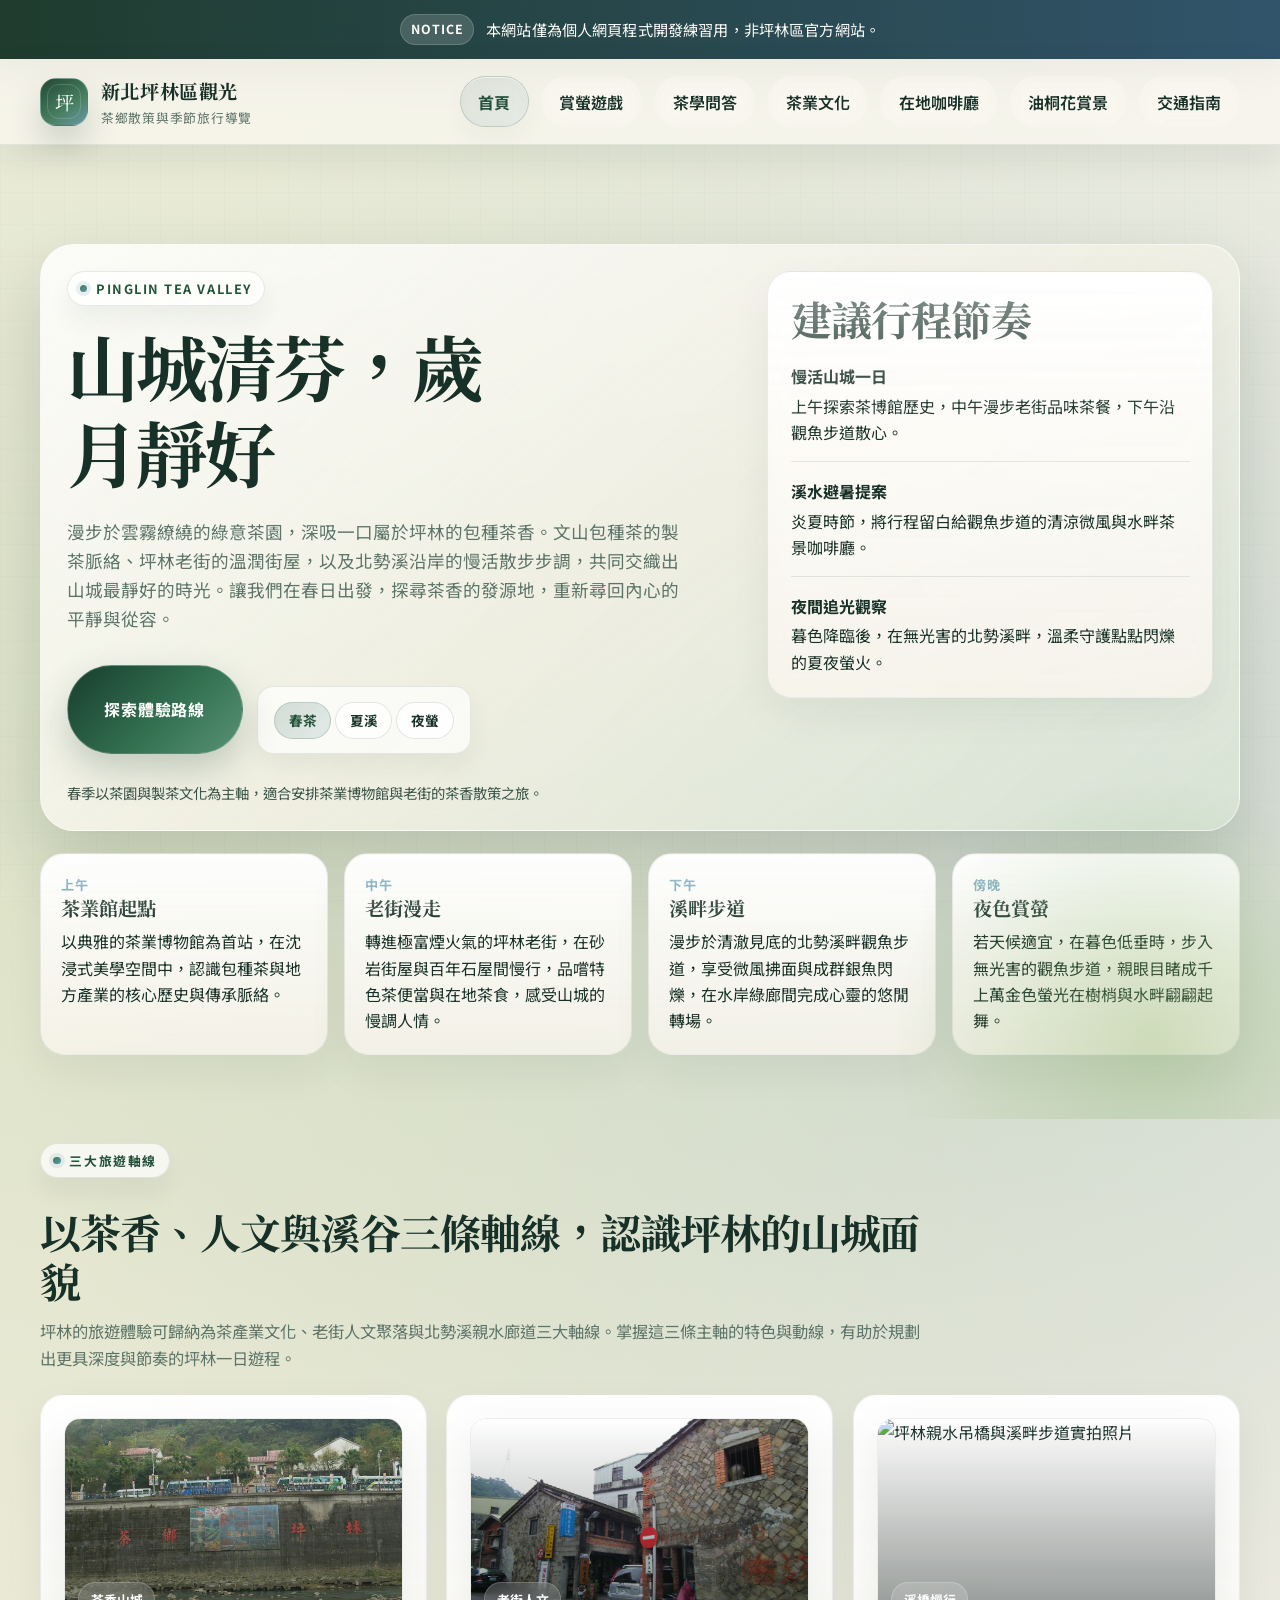
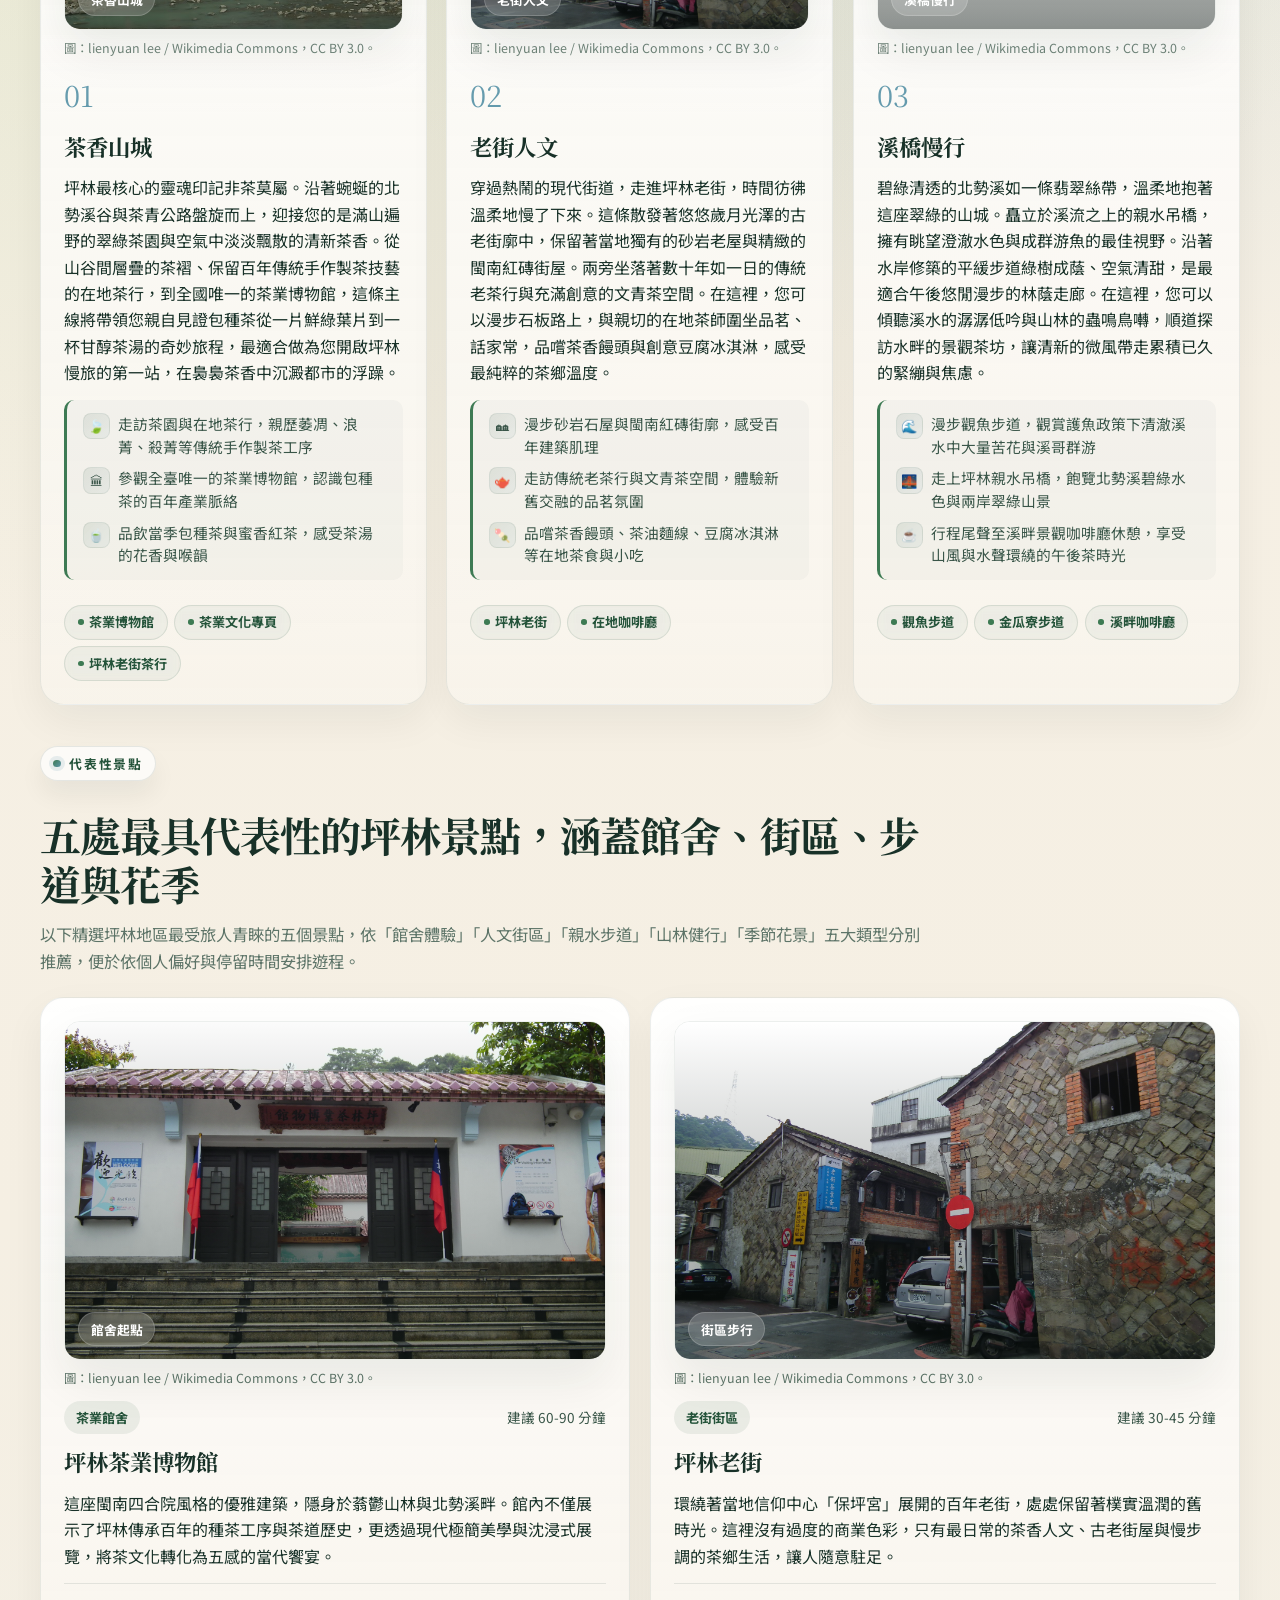
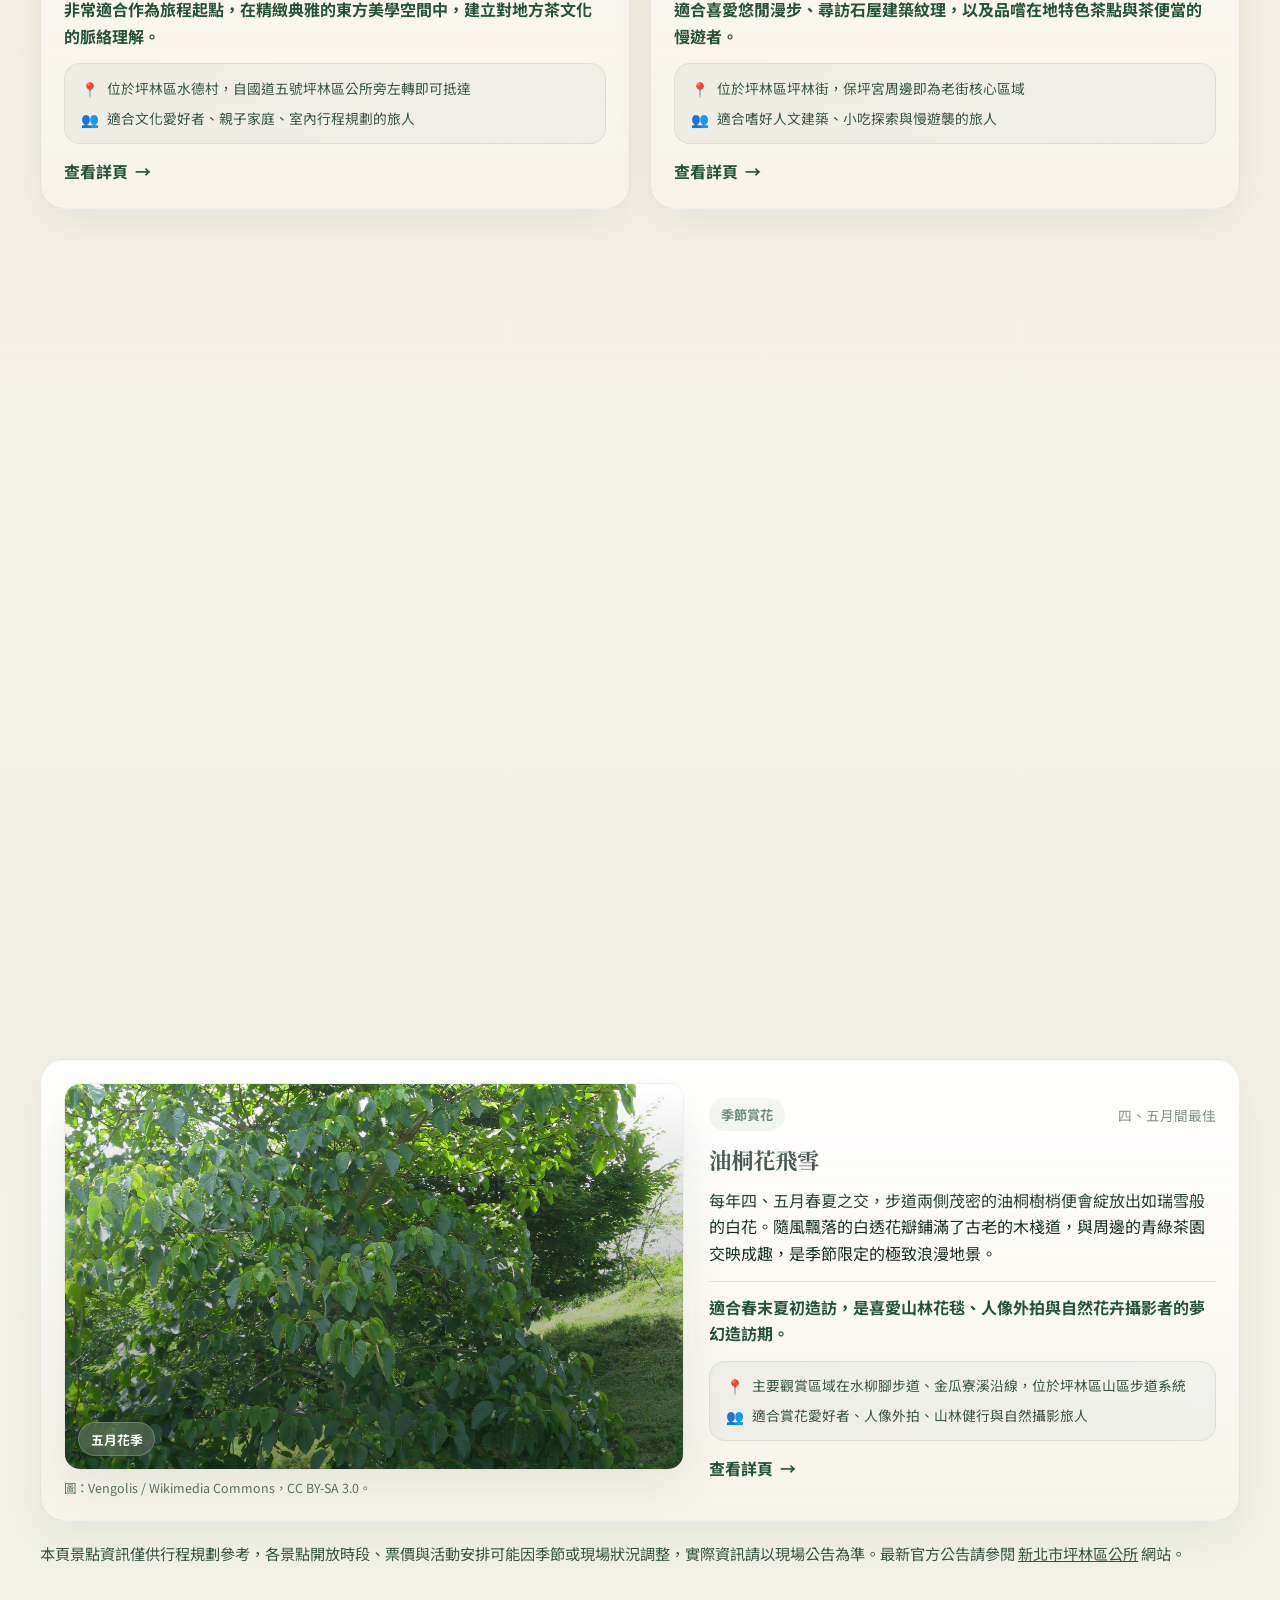
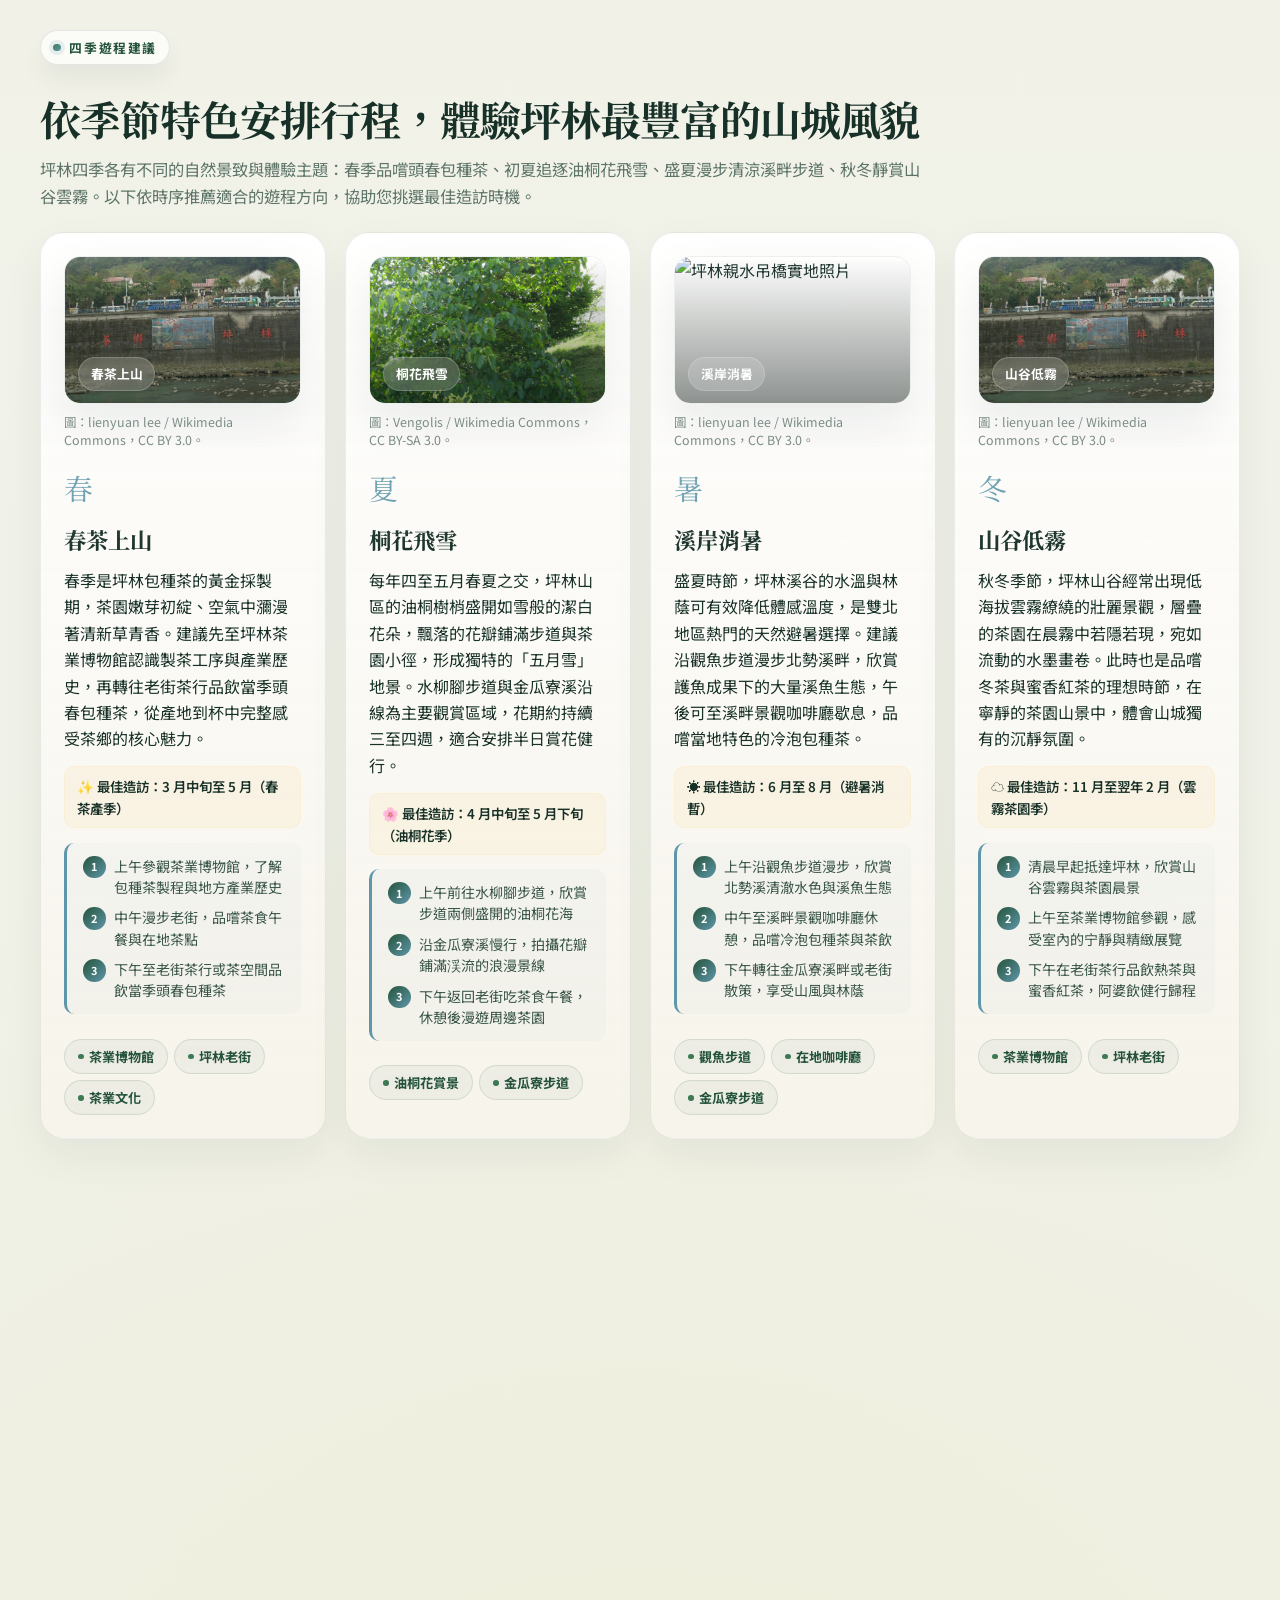
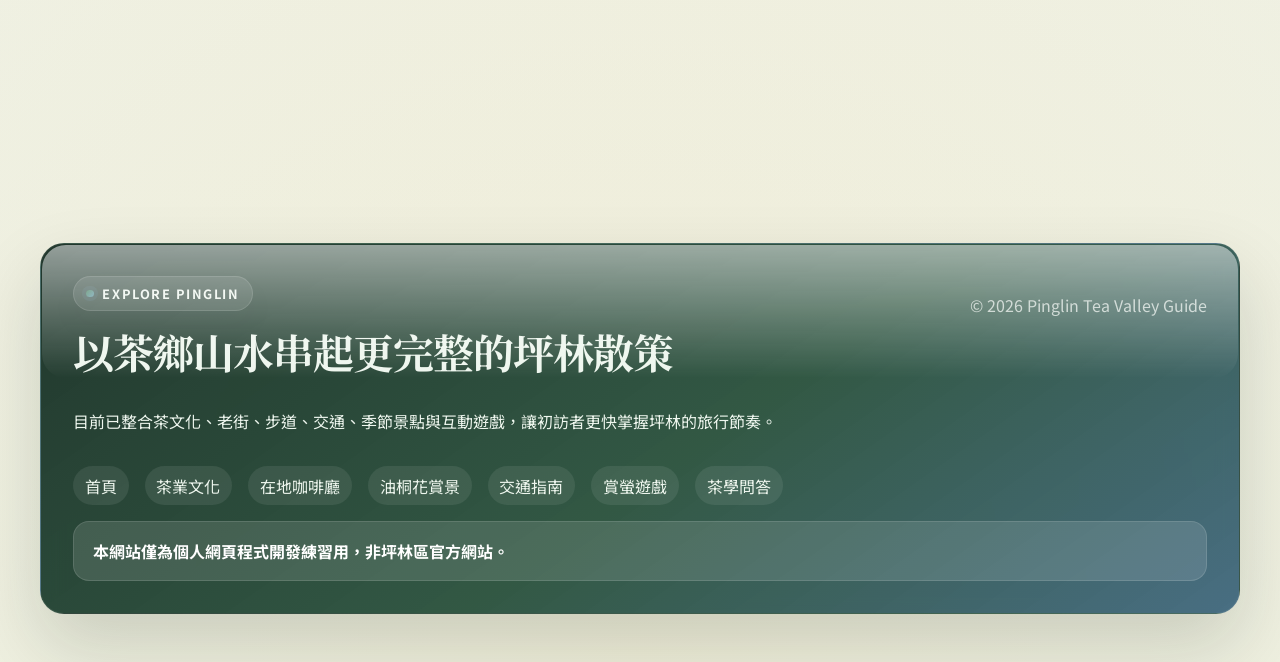
==== index.html @ 8fb2a8fc "Initial commit" ====
<!DOCTYPE html>
<html lang="zh-Hant">
<head>
    <meta charset="UTF-8">
    <meta name="viewport" content="width=device-width, initial-scale=1.0">
    <meta name="description" content="新北坪林觀光導覽，走訪翠綠茶鄉、百年老街、清澈親水溪谷與季節限定夏夜賞螢秘境。">
    <meta name="referrer" content="no-referrer">
    <meta name="theme-color" content="#24533a">
    <title>山水茶鄉 慢活坪林 | 新北坪林區觀光</title>
    <link rel="icon" href="data:image/svg+xml,%3Csvg xmlns='http://www.w3.org/2000/svg' viewBox='0 0 64 64'%3E%3Cdefs%3E%3CradialGradient id='g' cx='50%25' cy='38%25' r='60%25'%3E%3Cstop offset='0%25' stop-color='%23f7d58d'/%3E%3Cstop offset='55%25' stop-color='%2391b86d'/%3E%3Cstop offset='100%25' stop-color='%2324533a'/%3E%3C/radialGradient%3E%3C/defs%3E%3Crect width='64' height='64' rx='18' fill='%23131f19'/%3E%3Ccircle cx='32' cy='28' r='14' fill='url(%23g)'/%3E%3Cpath d='M20 46c8-5 16-5 24 0' stroke='%235f97aa' stroke-width='4' stroke-linecap='round' fill='none'/%3E%3C/svg%3E">
    <link rel="stylesheet" href="./assets/css/style.css?v=2">
    <script defer src="./assets/js/site.js?v=2"></script>
</head>
<body data-page="home">
    <a class="skip-link" href="#main-content">跳到主要內容</a>

    <div class="site-shell">
        <div class="notice-banner" data-disclaimer-banner>
            <div class="notice-banner__inner">
                <span class="notice-banner__pill">Notice</span>
                <span>本網站僅為個人網頁程式開發練習用，非坪林區官方網站。</span>
            </div>
        </div>

        <header class="site-header">
            <div class="container site-header__inner" data-site-header></div>
        </header>

        <main id="main-content">
            <!-- 季節感 Hero Section：由 JS 自動注入微光粒子並在切換時重繪文字與背景 -->
            <section class="hero" data-season="spring">
                <div class="container hero__grid">
                    <div class="hero__content reveal-on-load">
                        <p class="hero__eyebrow">Pinglin Tea Valley</p>
                        <h1 data-season-title>山城清芬，歲月靜好</h1>
                        <p class="hero__lead" data-season-lead>
                            漫步於雲霧繚繞的綠意茶園，深吸一口屬於坪林的包種茶香。文山包種茶的製茶脈絡、坪林老街的溫潤街屋，以及北勢溪沿岸的慢活散步步調，共同交織出山城最靜好的時光。讓我們在春日出發，探尋茶香的發源地，重新尋回內心的平靜與從容。
                        </p>
                        
                        <div class="hero__actions">
                            <a class="button button--primary" href="#highlights">探索體驗路線</a>
                            
                            <div class="season-switch" data-season-switch>
                                <button class="season-chip is-active" type="button" data-season-value="spring" aria-pressed="true">春茶</button>
                                <button class="season-chip" type="button" data-season-value="summer" aria-pressed="false">夏溪</button>
                                <button class="season-chip" type="button" data-season-value="firefly" aria-pressed="false">夜螢</button>
                            </div>
                            <p class="season-switch__note" data-season-note>春季以茶園與製茶文化為主軸，適合安排茶業博物館與老街的茶香散策之旅。</p>
                        </div>
                    </div>

                    <aside class="hero-card reveal-on-load reveal-on-load--delay">
                        <h2>建議行程節奏</h2>
                        <ul class="hero-card__list">
                            <li>
                                <strong>慢活山城一日</strong>
                                <span>上午探索茶博館歷史，中午漫步老街品味茶餐，下午沿觀魚步道散心。</span>
                            </li>
                            <li>
                                <strong>溪水避暑提案</strong>
                                <span>炎夏時節，將行程留白給觀魚步道的清涼微風與水畔茶景咖啡廳。</span>
                            </li>
                            <li>
                                <strong>夜間追光觀察</strong>
                                <span>暮色降臨後，在無光害的北勢溪畔，溫柔守護點點閃爍的夏夜螢火。</span>
                            </li>
                        </ul>
                    </aside>
                </div>

                <div class="container route-grid">
                    <article class="route-step" data-reveal>
                        <p class="route-step__time">上午</p>
                        <h3>茶業館起點</h3>
                        <p>以典雅的茶業博物館為首站，在沈浸式美學空間中，認識包種茶與地方產業的核心歷史與傳承脈絡。</p>
                    </article>

                    <article class="route-step" data-reveal>
                        <p class="route-step__time">中午</p>
                        <h3>老街漫走</h3>
                        <p>轉進極富煙火氣的坪林老街，在砂岩街屋與百年石屋間慢行，品嚐特色茶便當與在地茶食，感受山城的慢調人情。</p>
                    </article>

                    <article class="route-step" data-reveal>
                        <p class="route-step__time">下午</p>
                        <h3>溪畔步道</h3>
                        <p>漫步於清澈見底的北勢溪畔觀魚步道，享受微風拂面與成群銀魚閃爍，在水岸綠廊間完成心靈的悠閒轉場。</p>
                    </article>

                    <article class="route-step" data-reveal>
                        <p class="route-step__time">傍晚</p>
                        <h3>夜色賞螢</h3>
                        <p>若天候適宜，在暮色低垂時，步入無光害的觀魚步道，親眼目睹成千上萬金色螢光在樹梢與水畔翩翩起舞。</p>
                    </article>
                </div>
            </section>

            <!-- 三大旅遊軸線 -->
            <section id="highlights" class="section section--light">
                <div class="container">
                    <div class="section-heading">
                        <p class="section-label">三大旅遊軸線</p>
                        <h2>以茶香、人文與溪谷三條軸線，認識坪林的山城面貌</h2>
                        <p>
                            坪林的旅遊體驗可歸納為茶產業文化、老街人文聚落與北勢溪親水廊道三大軸線。掌握這三條主軸的特色與動線，有助於規劃出更具深度與節奏的坪林一日遊程。
                        </p>
                    </div>

                    <div class="card-grid card-grid--highlights">
                        <article class="feature-card" data-reveal>
                            <figure class="card-photo">
                                <div class="card-photo__media">
                                    <img class="card-photo__image" src="./assets/images/photos/tea_plantation.jpg" alt="坪林茶山山谷實拍照片" loading="lazy">
                                    <span class="card-photo__label">茶香山城</span>
                                </div>
                                <figcaption class="card-photo__caption">圖：lienyuan lee / Wikimedia Commons，CC BY 3.0。</figcaption>
                            </figure>
                            <p class="feature-card__index">01</p>
                            <h3>茶香山城</h3>
                            <p>
                                坪林最核心的靈魂印記非茶莫屬。沿著蜿蜒的北勢溪谷與茶青公路盤旋而上，迎接您的是滿山遍野的翠綠茶園與空氣中淡淡飄散的清新茶香。從山谷間層疊的茶褶、保留百年傳統手作製茶技藝的在地茶行，到全國唯一的茶業博物館，這條主線將帶領您親自見證包種茶從一片鮮綠葉片到一杯甘醇茶湯的奇妙旅程，最適合做為您開啟坪林慢旅的第一站，在裊裊茶香中沉澱都市的浮躁。
                            </p>
                            <ul class="feature-card__highlights">
                                <li><span class="hl-icon">🍃</span>走訪茶園與在地茶行，親歷萎凋、浪菁、殺菁等傳統手作製茶工序</li>
                                <li><span class="hl-icon">🏛</span>參觀全臺唯一的茶業博物館，認識包種茶的百年產業脈絡</li>
                                <li><span class="hl-icon">🍵</span>品飲當季包種茶與蜜香紅茶，感受茶湯的花香與喉韻</li>
                            </ul>
                            <div class="feature-card__pills">
                                <a class="pill-link" href="./tea-museum.html">茶業博物館</a>
                                <a class="pill-link" href="./tea.html">茶業文化專頁</a>
                                <a class="pill-link" href="./old-street.html">坪林老街茶行</a>
                            </div>
                        </article>

                        <article class="feature-card" data-reveal>
                            <figure class="card-photo">
                                <div class="card-photo__media">
                                    <img class="card-photo__image" src="./assets/images/photos/pinglin_old_street.jpg" alt="坪林老街另一個角度的實拍照片" loading="lazy">
                                    <span class="card-photo__label">老街人文</span>
                                </div>
                                <figcaption class="card-photo__caption">圖：lienyuan lee / Wikimedia Commons，CC BY 3.0。</figcaption>
                            </figure>
                            <p class="feature-card__index">02</p>
                            <h3>老街人文</h3>
                            <p>
                                穿過熱鬧的現代街道，走進坪林老街，時間彷彿溫柔地慢了下來。這條散發著悠悠歲月光澤的古老街廓中，保留著當地獨有的砂岩老屋與精緻的閩南紅磚街屋。兩旁坐落著數十年如一日的傳統老茶行與充滿創意的文青茶空間。在這裡，您可以漫步石板路上，與親切的在地茶師圍坐品茗、話家常，品嚐茶香饅頭與創意豆腐冰淇淋，感受最純粹的茶鄉溫度。
                            </p>
                            <ul class="feature-card__highlights">
                                <li><span class="hl-icon">🏘</span>漫步砂岩石屋與閩南紅磚街廓，感受百年建築肌理</li>
                                <li><span class="hl-icon">🫖</span>走訪傳統老茶行與文青茶空間，體驗新舊交融的品茗氛圍</li>
                                <li><span class="hl-icon">🍡</span>品嚐茶香饅頭、茶油麵線、豆腐冰淇淋等在地茶食與小吃</li>
                            </ul>
                            <div class="feature-card__pills">
                                <a class="pill-link" href="./old-street.html">坪林老街</a>
                                <a class="pill-link" href="./cafes.html">在地咖啡廳</a>
                            </div>
                        </article>

                        <article class="feature-card" data-reveal>
                            <figure class="card-photo">
                                <div class="card-photo__media">
                                    <img class="card-photo__image" src="./assets/images/photos/suspension_bridge.jpg" alt="坪林親水吊橋與溪畔步道實拍照片" loading="lazy">
                                    <span class="card-photo__label">溪橋慢行</span>
                                </div>
                                <figcaption class="card-photo__caption">圖：lienyuan lee / Wikimedia Commons，CC BY 3.0。</figcaption>
                            </figure>
                            <p class="feature-card__index">03</p>
                            <h3>溪橋慢行</h3>
                            <p>
                                碧綠清透的北勢溪如一條翡翠絲帶，溫柔地抱著這座翠綠的山城。矗立於溪流之上的親水吊橋，擁有眺望澄澈水色與成群游魚的最佳視野。沿著水岸修築的平緩步道綠樹成蔭、空氣清甜，是最適合午後悠閒漫步的林蔭走廊。在這裡，您可以傾聽溪水的潺潺低吟與山林的蟲鳴鳥囀，順道探訪水畔的景觀茶坊，讓清新的微風帶走累積已久的緊繃與焦慮。
                            </p>
                            <ul class="feature-card__highlights">
                                <li><span class="hl-icon">🌊</span>漫步觀魚步道，觀賞護魚政策下清澈溪水中大量苦花與溪哥群游</li>
                                <li><span class="hl-icon">🌉</span>走上坪林親水吊橋，飽覽北勢溪碧綠水色與兩岸翠綠山景</li>
                                <li><span class="hl-icon">☕</span>行程尾聲至溪畔景觀咖啡廳休憩，享受山風與水聲環繞的午後茶時光</li>
                            </ul>
                            <div class="feature-card__pills">
                                <a class="pill-link" href="./fish-viewing-trail.html">觀魚步道</a>
                                <a class="pill-link" href="./jingualiao-trail.html">金瓜寮步道</a>
                                <a class="pill-link" href="./cafes.html">溪畔咖啡廳</a>
                            </div>
                        </article>
                    </div>
                </div>
            </section>

            <!-- 代表性景點導覽 -->
            <section id="attractions" class="section attractions-section">
                <div class="container">
                    <div class="section-heading">
                        <p class="section-label">代表性景點</p>
                        <h2>五處最具代表性的坪林景點，涵蓋館舍、街區、步道與花季</h2>
                        <p>
                            以下精選坪林地區最受旅人青睞的五個景點，依「館舍體驗」「人文街區」「親水步道」「山林健行」「季節花景」五大類型分別推薦，便於依個人偏好與停留時間安排遊程。
                        </p>
                    </div>

                    <div class="attraction-grid">
                        <article class="attraction-card" data-reveal>
                            <figure class="card-photo">
                                <div class="card-photo__media">
                                    <img class="card-photo__image" src="./assets/images/photos/tea_museum.jpg" alt="坪林茶業博物館外觀實拍照片" loading="lazy">
                                    <span class="card-photo__label">館舍起點</span>
                                </div>
                                <figcaption class="card-photo__caption">圖：lienyuan lee / Wikimedia Commons，CC BY 3.0。</figcaption>
                            </figure>
                            <div class="attraction-card__header">
                                <span class="attraction-card__tag">茶業館舍</span>
                                <span class="attraction-card__time">建議 60-90 分鐘</span>
                            </div>
                            <h3>坪林茶業博物館</h3>
                            <p class="attraction-card__intro">
                                這座閩南四合院風格的優雅建築，隱身於蓊鬱山林與北勢溪畔。館內不僅展示了坪林傳承百年的種茶工序與茶道歷史，更透過現代極簡美學與沈浸式展覽，將茶文化轉化為五感的當代饗宴。
                            </p>
                            <p class="attraction-card__tip">非常適合作為旅程起點，在精緻典雅的東方美學空間中，建立對地方茶文化的脈絡理解。</p>
                            <div class="attraction-card__info">
                                <div class="attraction-card__info-row"><span class="info-icon">📍</span>位於坪林區水德村，自國道五號坪林區公所旁左轉即可抵達</div>
                                <div class="attraction-card__info-row"><span class="info-icon">👥</span>適合文化愛好者、親子家庭、室內行程規劃的旅人</div>
                            </div>
                            <a class="detail-link" href="./tea-museum.html">查看詳頁</a>
                        </article>

                        <article class="attraction-card" data-reveal>
                            <figure class="card-photo">
                                <div class="card-photo__media">
                                    <img class="card-photo__image" src="./assets/images/photos/pinglin_old_street.jpg" alt="坪林老街街景實拍照片" loading="lazy">
                                    <span class="card-photo__label">街區步行</span>
                                </div>
                                <figcaption class="card-photo__caption">圖：lienyuan lee / Wikimedia Commons，CC BY 3.0。</figcaption>
                            </figure>
                            <div class="attraction-card__header">
                                <span class="attraction-card__tag">老街街區</span>
                                <span class="attraction-card__time">建議 30-45 分鐘</span>
                            </div>
                            <h3>坪林老街</h3>
                            <p class="attraction-card__intro">
                                環繞著當地信仰中心「保坪宮」展開的百年老街，處處保留著樸實溫潤的舊時光。這裡沒有過度的商業色彩，只有最日常的茶香人文、古老街屋與慢步調的茶鄉生活，讓人隨意駐足。
                            </p>
                            <p class="attraction-card__tip">適合喜愛悠閒漫步、尋訪石屋建築紋理，以及品嚐在地特色茶點與茶便當的慢遊者。</p>
                            <div class="attraction-card__info">
                                <div class="attraction-card__info-row"><span class="info-icon">📍</span>位於坪林區坪林街，保坪宮周邊即為老街核心區域</div>
                                <div class="attraction-card__info-row"><span class="info-icon">👥</span>適合嗜好人文建築、小吃探索與慢遊襲的旅人</div>
                            </div>
                            <a class="detail-link" href="./old-street.html">查看詳頁</a>
                        </article>

                        <article class="attraction-card" data-reveal>
                            <figure class="card-photo">
                                <div class="card-photo__media">
                                    <img class="card-photo__image" src="./assets/images/photos/suspension_bridge.jpg" alt="北勢溪與吊橋實拍照片" loading="lazy">
                                    <span class="card-photo__label">溪畔散步</span>
                                </div>
                                <figcaption class="card-photo__caption">圖：lienyuan lee / Wikimedia Commons，CC BY 3.0。</figcaption>
                            </figure>
                            <div class="attraction-card__header">
                                <span class="attraction-card__tag">親水步道</span>
                                <span class="attraction-card__time">建議 45-60 分鐘</span>
                            </div>
                            <h3>觀魚步道</h3>
                            <p class="attraction-card__intro">
                                這是一條與北勢溪溫柔並行的親水走廊。由於當地護魚政策成果斐然，清澈見底的溪水中隨處可見成群游魚在陽光下閃耀銀白光芒。漫步於平緩舒適的棧道上，能近距離感受溪谷的清涼與舒暢。
                            </p>
                            <p class="attraction-card__tip">步道坡度極為平緩，非常適合全家大小攜手共遊，用最從容的步伐洗滌身心。</p>
                            <div class="attraction-card__info">
                                <div class="attraction-card__info-row"><span class="info-icon">📍</span>位於坪林區北勢溪沿岸，自坪林茶業博物館步行約 5 分鐘即可抵達</div>
                                <div class="attraction-card__info-row"><span class="info-icon">👥</span>適合親子家庭、長輩同行、喜愛親水與生態觀察的旅人</div>
                            </div>
                            <a class="detail-link" href="./fish-viewing-trail.html">查看詳頁</a>
                        </article>

                        <article class="attraction-card" data-reveal>
                            <figure class="card-photo">
                                <div class="card-photo__media">
                                    <img class="card-photo__image" src="./assets/images/photos/jingualiao_creek.jpg" alt="金瓜寮溪實拍照片" loading="lazy">
                                    <span class="card-photo__label">溪谷山林</span>
                                </div>
                                <figcaption class="card-photo__caption">圖：lienyuan lee / Wikimedia Commons，CC BY 3.0。</figcaption>
                            </figure>
                            <div class="attraction-card__header">
                                <span class="attraction-card__tag">山區步道</span>
                                <span class="attraction-card__time">建議 60-90 分鐘</span>
                            </div>
                            <h3>金瓜寮魚蕨步道</h3>
                            <p class="attraction-card__intro">
                                這是一處隱身於溪谷深處的綠色秘境，因擁有極為茂密多樣的史前蕨類地景而聞名。步道沿著潺潺清溪而建，沿途被無盡的翠綠植被遮蔭，空氣濕潤清新，彷彿走進宮崎駿筆下的森林世界。
                            </p>
                            <p class="attraction-card__tip">適合喜愛溪谷健行、大自然攝影，想尋求一場深度芬多精洗禮的生態愛好者。</p>
                            <div class="attraction-card__info">
                                <div class="attraction-card__info-row"><span class="info-icon">📍</span>位於坪林區金瓜寮溪沿線，需驅車前往，自坪林市區約 10 分鐘車程</div>
                                <div class="attraction-card__info-row"><span class="info-icon">👥</span>適合山林健行愛好者、生態攝影與戶外探索旅人</div>
                            </div>
                            <a class="detail-link" href="./jingualiao-trail.html">查看詳頁</a>
                        </article>

                        <article class="attraction-card" data-reveal>
                            <figure class="card-photo">
                                <div class="card-photo__media">
                                    <img class="card-photo__image" src="./assets/images/photos/tung_blossoms.jpg" alt="新北山區油桐花實拍照片" loading="lazy">
                                    <span class="card-photo__label">五月花季</span>
                                </div>
                                <figcaption class="card-photo__caption">圖：Vengolis / Wikimedia Commons，CC BY-SA 3.0。</figcaption>
                            </figure>
                            <div class="attraction-card__body">
                                <div class="attraction-card__header">
                                    <span class="attraction-card__tag">季節賞花</span>
                                    <span class="attraction-card__time">四、五月間最佳</span>
                                </div>
                                <h3>油桐花飛雪</h3>
                                <p class="attraction-card__intro">
                                    每年四、五月春夏之交，步道兩側茂密的油桐樹梢便會綻放出如瑞雪般的白花。隨風飄落的白透花瓣鋪滿了古老的木棧道，與周邊的青綠茶園交映成趣，是季節限定的極致浪漫地景。
                                </p>
                                <p class="attraction-card__tip">適合春末夏初造訪，是喜愛山林花毯、人像外拍與自然花卉攝影者的夢幻造訪期。</p>
                                <div class="attraction-card__info">
                                    <div class="attraction-card__info-row"><span class="info-icon">📍</span>主要觀賞區域在水柳腳步道、金瓜寮溪沿線，位於坪林區山區步道系統</div>
                                    <div class="attraction-card__info-row"><span class="info-icon">👥</span>適合賞花愛好者、人像外拍、山林健行與自然攝影旅人</div>
                                </div>
                                <a class="detail-link" href="./tung-blossom.html">查看詳頁</a>
                            </div>
                        </article>
                    </div>

                    <p class="practical-note">本頁景點資訊僅供行程規劃參考，各景點開放時段、票價與活動安排可能因季節或現場狀況調整，實際資訊請以現場公告為準。最新官方公告請參閱 <a href="https://www.pinglin.ntpc.gov.tw/" target="_blank" rel="noopener noreferrer">新北市坪林區公所</a> 網站。</p>
                </div>
            </section>

            <!-- 四季遊程規劃建議 -->
            <section class="section section--light">
                <div class="container">
                    <div class="section-heading">
                        <p class="section-label">四季遊程建議</p>
                        <h2>依季節特色安排行程，體驗坪林最豐富的山城風貌</h2>
                        <p>
                            坪林四季各有不同的自然景致與體驗主題：春季品嚐頭春包種茶、初夏追逐油桐花飛雪、盛夏漫步清涼溪畔步道、秋冬靜賞山谷雲霧。以下依時序推薦適合的遊程方向，協助您挑選最佳造訪時機。
                        </p>
                    </div>

                    <div class="card-grid card-grid--seasonal">
                        <article class="feature-card" data-reveal>
                            <figure class="card-photo">
                                <div class="card-photo__media">
                                    <img class="card-photo__image" src="./assets/images/photos/tea_plantation.jpg" alt="坪林茶園翠綠梯田實地景緻" loading="lazy">
                                    <span class="card-photo__label">春茶上山</span>
                                </div>
                                <figcaption class="card-photo__caption">圖：lienyuan lee / Wikimedia Commons，CC BY 3.0。</figcaption>
                            </figure>
                            <p class="feature-card__index">春</p>
                            <h3>春茶上山</h3>
                            <p>
                                春季是坪林包種茶的黃金採製期，茶園嫩芽初綻、空氣中瀰漫著清新草青香。建議先至坪林茶業博物館認識製茶工序與產業歷史，再轉往老街茶行品飲當季頭春包種茶，從產地到杯中完整感受茶鄉的核心魅力。
                            </p>
                            <p class="feature-card__best-time">✨ 最佳造訪：3 月中旬至 5 月（春茶產季）</p>
                            <ul class="feature-card__itinerary">
                                <li><span class="step-num">1</span>上午參觀茶業博物館，了解包種茶製程與地方產業歷史</li>
                                <li><span class="step-num">2</span>中午漫步老街，品嚐茶食午餐與在地茶點</li>
                                <li><span class="step-num">3</span>下午至老街茶行或茶空間品飲當季頭春包種茶</li>
                            </ul>
                            <div class="feature-card__itinerary-pills">
                                <a class="pill-link" href="./tea-museum.html">茶業博物館</a>
                                <a class="pill-link" href="./old-street.html">坪林老街</a>
                                <a class="pill-link" href="./tea.html">茶業文化</a>
                            </div>
                        </article>

                        <article class="feature-card" data-reveal>
                            <figure class="card-photo">
                                <div class="card-photo__media">
                                    <img class="card-photo__image" src="./assets/images/photos/tung_blossoms.jpg" alt="油桐花淺景深實地照片" loading="lazy">
                                    <span class="card-photo__label">桐花飛雪</span>
                                </div>
                                <figcaption class="card-photo__caption">圖：Vengolis / Wikimedia Commons，CC BY-SA 3.0。</figcaption>
                            </figure>
                            <p class="feature-card__index">夏</p>
                            <h3>桐花飛雪</h3>
                            <p>
                                每年四至五月春夏之交，坪林山區的油桐樹梢盛開如雪般的潔白花朵，飄落的花瓣鋪滿步道與茶園小徑，形成獨特的「五月雪」地景。水柳腳步道與金瓜寮溪沿線為主要觀賞區域，花期約持續三至四週，適合安排半日賞花健行。
                            </p>
                            <p class="feature-card__best-time">🌸 最佳造訪：4 月中旬至 5 月下旬（油桐花季）</p>
                            <ul class="feature-card__itinerary">
                                <li><span class="step-num">1</span>上午前往水柳腳步道，欣賞步道兩側盛開的油桐花海</li>
                                <li><span class="step-num">2</span>沿金瓜寮溪慢行，拍攝花瓣鋪滿渓流的浪漫景線</li>
                                <li><span class="step-num">3</span>下午返回老街吃茶食午餐，休憩後漫遊周邊茶園</li>
                            </ul>
                            <div class="feature-card__itinerary-pills">
                                <a class="pill-link" href="./tung-blossom.html">油桐花賞景</a>
                                <a class="pill-link" href="./jingualiao-trail.html">金瓜寮步道</a>
                            </div>
                        </article>

                        <article class="feature-card" data-reveal>
                            <figure class="card-photo">
                                <div class="card-photo__media">
                                    <img class="card-photo__image" src="./assets/images/photos/suspension_bridge.jpg" alt="坪林親水吊橋實地照片" loading="lazy">
                                    <span class="card-photo__label">溪岸消暑</span>
                                </div>
                                <figcaption class="card-photo__caption">圖：lienyuan lee / Wikimedia Commons，CC BY 3.0。</figcaption>
                            </figure>
                            <p class="feature-card__index">暑</p>
                            <h3>溪岸消暑</h3>
                            <p>
                                盛夏時節，坪林溪谷的水溫與林蔭可有效降低體感溫度，是雙北地區熱門的天然避暑選擇。建議沿觀魚步道漫步北勢溪畔，欣賞護魚成果下的大量溪魚生態，午後可至溪畔景觀咖啡廳歇息，品嚐當地特色的冷泡包種茶。
                            </p>
                            <p class="feature-card__best-time">☀️ 最佳造訪：6 月至 8 月（避暑消暫）</p>
                            <ul class="feature-card__itinerary">
                                <li><span class="step-num">1</span>上午沿觀魚步道漫步，欣賞北勢溪清澈水色與溪魚生態</li>
                                <li><span class="step-num">2</span>中午至溪畔景觀咖啡廳休憩，品嚐冷泡包種茶與茶飲</li>
                                <li><span class="step-num">3</span>下午轉往金瓜寮溪畔或老街散策，享受山風與林蔭</li>
                            </ul>
                            <div class="feature-card__itinerary-pills">
                                <a class="pill-link" href="./fish-viewing-trail.html">觀魚步道</a>
                                <a class="pill-link" href="./cafes.html">在地咖啡廳</a>
                                <a class="pill-link" href="./jingualiao-trail.html">金瓜寮步道</a>
                            </div>
                        </article>

                        <article class="feature-card" data-reveal>
                            <figure class="card-photo">
                                <div class="card-photo__media">
                                    <img class="card-photo__image" src="./assets/images/photos/tea_plantation.jpg" alt="坪林山谷市區輪廓實拍照片" loading="lazy">
                                    <span class="card-photo__label">山谷低霧</span>
                                </div>
                                <figcaption class="card-photo__caption">圖：lienyuan lee / Wikimedia Commons，CC BY 3.0。</figcaption>
                            </figure>
                            <p class="feature-card__index">冬</p>
                            <h3>山谷低霧</h3>
                            <p>
                                秋冬季節，坪林山谷經常出現低海拔雲霧繚繞的壯麗景觀，層疊的茶園在晨霧中若隱若現，宛如流動的水墨畫卷。此時也是品嚐冬茶與蜜香紅茶的理想時節，在寧靜的茶園山景中，體會山城獨有的沉靜氛圍。
                            </p>
                            <p class="feature-card__best-time">☁️ 最佳造訪：11 月至翌年 2 月（雲霧茶園季）</p>
                            <ul class="feature-card__itinerary">
                                <li><span class="step-num">1</span>清晨早起抵達坪林，欣賞山谷雲霧與茶園晨景</li>
                                <li><span class="step-num">2</span>上午至茶業博物館參觀，感受室內的宁靜與精緻展覽</li>
                                <li><span class="step-num">3</span>下午在老街茶行品飲熱茶與蜜香紅茶，阿婆飲健行歸程</li>
                            </ul>
                            <div class="feature-card__itinerary-pills">
                                <a class="pill-link" href="./tea-museum.html">茶業博物館</a>
                                <a class="pill-link" href="./old-street.html">坪林老街</a>
                            </div>
                        </article>
                    </div>
                </div>
            </section>

            <!-- 賞螢守則與生態倡議 -->
            <section class="section">
                <div class="container content-grid">
                    <article class="content-card">
                        <p class="section-label">生態倡議</p>
                        <h2>夏夜賞螢的三大守則</h2>
                        <ul class="content-list">
                            <li>
                                <strong>不喧嘩、不捕捉、不直射</strong>
                                <p>螢火蟲對光線與噪音極為敏感。請保持安靜，嚴禁動手捉螢火蟲，溫柔守護美麗的自然精靈。</p>
                            </li>
                            <li>
                                <strong>包裹紅色玻璃紙</strong>
                                <p>若需使用手電筒照明路面，必須使用紅色玻璃紙包裹燈源。紅色光波能大幅降低對螢火蟲交配繁殖的干擾。</p>
                            </li>
                            <li>
                                <strong>尊重自然，足跡不留痕</strong>
                                <p>請沿著規劃妥當的步道石板路行走，嚴禁跨越護欄步入草叢，不留下任何垃圾，帶走滿滿的奇幻回憶。</p>
                            </li>
                        </ul>
                    </article>

                    <article class="content-card">
                        <p class="section-label">旅人計畫</p>
                        <h2>出發！繪製屬於您的茶鄉漫遊日誌</h2>
                        <p>
                            不論您今天渴望的是一次老街歷史的探尋、一趟溪谷森林的療癒健行，還是一杯在茶山環繞下的午茶靜謐，坪林都將以它獨有的溫柔與清香，包容您所有的都市疲憊。準備好了嗎？
                        </p>
                        <div class="content-actions">
                            <a class="button button--primary" href="./tea.html">探索茶業文化</a>
                            <a class="button button--secondary" href="./game.html">夜色觀察體驗</a>
                        </div>
                    </article>
                </div>
            </section>
        </main>

        <footer class="site-footer" data-site-footer>
            <div class="footer-card">
                <div class="footer-card__disclaimer">本網站僅為個人網頁程式開發練習用，非坪林區官方網站。</div>
            </div>
        </footer>
    </div>

    <noscript>
        <div class="noscript-note">此網站需要共用瀏覽腳本，請啟用 JavaScript 以獲得完整體驗。</div>
    </noscript>
</body>
</html>
---- assets/css/style.css ----
@import url("https://fonts.googleapis.com/css2?family=Noto+Sans+TC:wght@400;500;700;900&family=Noto+Serif+TC:wght@600;700;900&display=swap");

/* 全站設計變數：集中管理色彩、字體、尺寸與陰影。 */
:root {
    --color-ink-deep: #10231d;
    --color-ink: #183128;
    --color-ink-soft: #395548;
    --color-tea-deep: #24533a;
    --color-tea: #3d7a53;
    --color-river: #5f97aa;
    --color-river-soft: #cce4ec;
    --color-leaf: #91b86d;
    --color-sand: #f3ede1;
    --color-paper: #fbf8f1;
    --color-warm: #f7d58d;
    --color-surface: rgba(255, 251, 245, 0.68);
    --color-surface-strong: rgba(255, 255, 255, 0.88);
    --color-forest: #2f6748;
    --color-text-muted: #5d7468;
    --color-border: rgba(24, 49, 40, 0.08);
    --shadow-soft: 0 16px 40px rgba(16, 36, 28, 0.06);
    --shadow-card: 0 20px 48px rgba(18, 39, 31, 0.08);
    --shadow-lift: 0 32px 72px rgba(14, 33, 25, 0.16);
    --radius-large: 24px;
    --radius-medium: 16px;
    --radius-small: 10px;
    --container-width: min(1200px, calc(100vw - 2.5rem));
    --font-heading: "Noto Serif TC", "PMingLiU", "Times New Roman", serif;
    --font-body: "Noto Sans TC", "Microsoft JhengHei", sans-serif;
    --transition-base: 220ms ease;
    --transition-smooth: 380ms cubic-bezier(0.23, 1, 0.32, 1);
}

* {
    box-sizing: border-box;
}

html {
    scroll-behavior: smooth;
}

body {
    margin: 0;
    font-family: var(--font-body);
    color: var(--color-ink);
    background:
        radial-gradient(circle at 8% 10%, rgba(145, 184, 109, 0.28), transparent 24%),
        radial-gradient(circle at 88% 12%, rgba(95, 151, 170, 0.22), transparent 18%),
        radial-gradient(circle at 50% 100%, rgba(247, 213, 141, 0.22), transparent 24%),
        linear-gradient(180deg, #f8f2e7 0%, #f5efe3 40%, #edf4ed 100%);
    line-height: 1.65;
}

body::before {
    content: "";
    position: fixed;
    inset: 0;
    background-image:
        linear-gradient(rgba(255, 255, 255, 0.24), rgba(255, 255, 255, 0.08)),
        linear-gradient(rgba(36, 83, 58, 0.028) 1px, transparent 1px),
        linear-gradient(90deg, rgba(36, 83, 58, 0.028) 1px, transparent 1px);
    background-size: auto, 32px 32px, 32px 32px;
    pointer-events: none;
    opacity: 0.62;
    z-index: -1;
}

img {
    max-width: 100%;
    display: block;
}

a {
    color: inherit;
}

button,
input,
textarea,
select {
    font: inherit;
}

button {
    cursor: pointer;
}

:focus-visible {
    outline: 3px solid rgba(95, 151, 170, 0.65);
    outline-offset: 3px;
}

/* 無障礙捷徑：讓鍵盤使用者能直接跳到主要內容。 */
.skip-link {
    position: absolute;
    left: 1rem;
    top: -4rem;
    z-index: 20;
    padding: 0.8rem 1rem;
    background: var(--color-ink);
    color: #fff;
    border-radius: var(--radius-small);
    transition: top var(--transition-base);
}

.skip-link:focus {
    top: 1rem;
}

.site-shell {
    min-height: 100vh;
}

.container {
    width: var(--container-width);
    margin: 0 auto;
}

/* 免責聲明橫幅：固定用高對比色強調網站屬性。 */
.notice-banner {
    padding: 0.9rem 1rem;
    background: linear-gradient(90deg, rgba(22, 52, 39, 0.96), rgba(37, 74, 98, 0.94));
    color: #fdfcf7;
    font-size: 0.95rem;
    letter-spacing: 0.01em;
    box-shadow: 0 12px 28px rgba(16, 33, 27, 0.16);
}

.notice-banner__inner {
    width: var(--container-width);
    margin: 0 auto;
    display: flex;
    gap: 0.75rem;
    align-items: center;
    justify-content: center;
    text-align: center;
}

.notice-banner__pill {
    display: inline-flex;
    align-items: center;
    justify-content: center;
    padding: 0.25rem 0.6rem;
    border-radius: 999px;
    background: rgba(255, 255, 255, 0.16);
    border: 1px solid rgba(255, 255, 255, 0.16);
    font-size: 0.78rem;
    font-weight: 700;
    text-transform: uppercase;
    letter-spacing: 0.08em;
}

/* 黏性導覽列：提供多頁式網站穩定的移動體驗。 */
.site-header {
    position: sticky;
    top: 0;
    z-index: 12;
    backdrop-filter: blur(18px);
    background: rgba(251, 248, 241, 0.7);
    border-bottom: 1px solid rgba(24, 49, 40, 0.08);
    box-shadow: 0 14px 34px rgba(19, 39, 31, 0.08);
    transition: background var(--transition-base), border-color var(--transition-base), box-shadow var(--transition-base);
}

.site-header.is-scrolled {
    background: rgba(251, 248, 241, 0.84);
    border-bottom-color: rgba(24, 49, 40, 0.12);
    box-shadow: 0 18px 42px rgba(18, 39, 31, 0.1);
}

.site-header__inner {
    display: flex;
    align-items: center;
    justify-content: space-between;
    gap: 1rem;
    padding: 1rem 0;
}

.brand {
    display: inline-flex;
    align-items: center;
    gap: 0.8rem;
    text-decoration: none;
}

.brand__mark {
    position: relative;
    width: 3rem;
    height: 3rem;
    border-radius: 1rem;
    display: grid;
    place-items: center;
    background: linear-gradient(145deg, #214734, #467d5e 58%, #6a99a6);
    color: #fff;
    font-family: var(--font-heading);
    font-size: 1.2rem;
    box-shadow: 0 18px 32px rgba(24, 49, 40, 0.18);
    border: 1px solid rgba(255, 255, 255, 0.18);
    overflow: hidden;
}

.brand__mark::after {
    content: "";
    position: absolute;
    inset: 0.35rem;
    border-radius: 0.75rem;
    border: 1px solid rgba(255, 255, 255, 0.16);
}

.brand__name {
    font-family: var(--font-heading);
    font-size: 1.2rem;
    font-weight: 700;
    letter-spacing: 0.03em;
}

.brand__sub {
    display: block;
    color: var(--color-text-muted);
    font-size: 0.8rem;
    letter-spacing: 0.06em;
}

.site-nav {
    display: flex;
    align-items: center;
    gap: 1rem;
}

.nav-toggle {
    display: none;
    align-items: center;
    justify-content: center;
    width: 3rem;
    height: 3rem;
    border: 1px solid rgba(24, 49, 40, 0.12);
    border-radius: 999px;
    background: rgba(255, 255, 255, 0.68);
}

.nav-list {
    display: flex;
    align-items: center;
    gap: 0.75rem;
    list-style: none;
    padding: 0;
    margin: 0;
}

.nav-link,
.nav-pill {
    display: inline-flex;
    align-items: center;
    gap: 0.4rem;
    padding: 0.72rem 1.1rem;
    border-radius: 999px;
    text-decoration: none;
    color: var(--color-ink);
    border: 1px solid transparent;
    font-weight: 600;
    backdrop-filter: blur(10px);
    transition: all var(--transition-smooth);
}

.nav-link:hover,
.nav-pill:hover {
    background: rgba(255, 255, 255, 0.92);
    border-color: rgba(36, 83, 58, 0.16);
    box-shadow: 0 12px 24px rgba(18, 39, 31, 0.06);
    transform: translateY(-2px);
}

.nav-link.is-active {
    background: linear-gradient(135deg, rgba(36, 83, 58, 0.12), rgba(95, 151, 170, 0.12));
    border-color: rgba(36, 83, 58, 0.18);
    color: var(--color-tea-deep);
    font-weight: 700;
    box-shadow: inset 0 1px 0 rgba(255, 255, 255, 0.6), 0 12px 24px rgba(18, 39, 31, 0.04);
}

.nav-pill {
    border: 1px dashed rgba(24, 49, 40, 0.18);
    color: var(--color-ink-soft);
}

.nav-pill__status {
    font-size: 0.72rem;
    padding: 0.1rem 0.45rem;
    border-radius: 999px;
    background: rgba(95, 151, 170, 0.12);
    color: var(--color-river);
}

/* 首頁與內頁共用的大型視覺區塊設定。 */
.hero,
.page-hero {
    position: relative;
    overflow: clip;
}

.hero {
    --hero-glow: rgba(145, 184, 109, 0.38);
    --hero-panel: linear-gradient(145deg, rgba(255, 255, 255, 0.76), rgba(255, 249, 242, 0.58) 52%, rgba(232, 242, 236, 0.46));
    --hero-overlay: linear-gradient(135deg, rgba(255, 255, 255, 0.28), transparent 42%, rgba(145, 184, 109, 0.08));
    padding: 6.2rem 0 4rem;
}

.hero::after,
.page-hero::after {
    content: "";
    position: absolute;
    inset: auto -10% -18% auto;
    width: 40vw;
    height: 40vw;
    border-radius: 50%;
    background: radial-gradient(circle, var(--hero-glow, rgba(145, 184, 109, 0.38)), transparent 72%);
    transition: background 420ms ease;
    pointer-events: none;
}

.hero__grid,
.page-hero__grid {
    position: relative;
    display: grid;
    grid-template-columns: minmax(0, 1.2fr) minmax(280px, 0.8fr);
    gap: 2rem;
    align-items: start;
    padding: clamp(1.35rem, 2vw, 1.8rem);
    border-radius: calc(var(--radius-large) + 10px);
    background: var(--hero-panel, linear-gradient(145deg, rgba(255, 255, 255, 0.76), rgba(255, 249, 242, 0.58) 52%, rgba(232, 242, 236, 0.46)));
    border: 1px solid rgba(255, 255, 255, 0.54);
    box-shadow: var(--shadow-lift);
    backdrop-filter: blur(14px);
    transition: background 420ms ease, box-shadow var(--transition-base), border-color var(--transition-base);
}

.hero__grid::before,
.page-hero__grid::before {
    content: "";
    position: absolute;
    inset: 0;
    border-radius: inherit;
    background: var(--hero-overlay, linear-gradient(135deg, rgba(255, 255, 255, 0.28), transparent 42%, rgba(145, 184, 109, 0.08)));
    transition: background 420ms ease;
    pointer-events: none;
}

.hero[data-season="summer"] {
    --hero-glow: rgba(95, 151, 170, 0.44);
    --hero-panel: linear-gradient(145deg, rgba(247, 252, 255, 0.78), rgba(236, 245, 250, 0.6) 52%, rgba(231, 245, 240, 0.46));
    --hero-overlay: linear-gradient(135deg, rgba(255, 255, 255, 0.3), transparent 42%, rgba(95, 151, 170, 0.12));
}

.hero[data-season="firefly"] {
    --hero-glow: rgba(247, 213, 141, 0.5);
    --hero-panel: linear-gradient(145deg, rgba(251, 248, 238, 0.8), rgba(241, 236, 223, 0.62) 50%, rgba(224, 239, 224, 0.44));
    --hero-overlay: linear-gradient(135deg, rgba(255, 255, 255, 0.26), transparent 42%, rgba(247, 213, 141, 0.14));
}

.hero__content,
.hero-card,
.page-hero__rule-card {
    position: relative;
    z-index: 1;
}

.hero__eyebrow,
.section-label {
    display: inline-flex;
    align-items: center;
    gap: 0.55rem;
    width: fit-content;
    margin: 0 0 1rem;
    padding: 0.38rem 0.78rem;
    border-radius: 999px;
    background: rgba(255, 255, 255, 0.7);
    border: 1px solid rgba(24, 49, 40, 0.1);
    box-shadow: 0 14px 24px rgba(18, 39, 31, 0.06);
    color: var(--color-tea-deep);
    letter-spacing: 0.12em;
    text-transform: uppercase;
    font-size: 0.8rem;
    font-weight: 700;
}

.hero__eyebrow::before,
.section-label::before {
    content: "";
    width: 0.45rem;
    height: 0.45rem;
    border-radius: 50%;
    background: linear-gradient(135deg, var(--color-tea), var(--color-river));
    box-shadow: 0 0 0 4px rgba(95, 151, 170, 0.14);
}

h1,
h2,
h3 {
    margin: 0;
    font-family: var(--font-heading);
    line-height: 1.2;
}

h1 {
    font-size: clamp(3rem, 5.6vw, 5.4rem);
    max-width: 10ch;
    letter-spacing: -0.04em;
}

h2 {
    font-size: clamp(1.95rem, 3.2vw, 2.8rem);
    letter-spacing: -0.025em;
}

h3 {
    font-size: 1.4rem;
}

.hero__lead,
.page-hero__lead {
    margin: 1.4rem 0 0;
    max-width: 62ch;
    font-size: 1.1rem;
    color: var(--color-text-muted);
}

.hero__actions {
    display: flex;
    flex-wrap: wrap;
    gap: 0.9rem;
    margin-top: 2rem;
}

.season-switch {
    margin-top: 1.35rem;
    padding: 0.9rem 1rem;
    border-radius: var(--radius-medium);
    background: rgba(255, 255, 255, 0.68);
    border: 1px solid rgba(24, 49, 40, 0.1);
    box-shadow: 0 12px 24px rgba(18, 39, 31, 0.06);
}

.season-switch__label {
    margin: 0;
    font-size: 0.8rem;
    font-weight: 700;
    letter-spacing: 0.08em;
    text-transform: uppercase;
    color: var(--color-tea-deep);
}

.season-switch__buttons {
    margin-top: 0.65rem;
    display: flex;
    flex-wrap: wrap;
    gap: 0.5rem;
}

.season-chip {
    appearance: none;
    border: 1px solid rgba(24, 49, 40, 0.12);
    border-radius: 999px;
    background: rgba(255, 255, 255, 0.78);
    color: var(--color-ink);
    font-size: 0.85rem;
    font-weight: 700;
    padding: 0.4rem 0.85rem;
    transition: transform var(--transition-base), box-shadow var(--transition-base), background var(--transition-base), border-color var(--transition-base), color var(--transition-base);
}

.season-chip:hover {
    transform: translateY(-1px);
    border-color: rgba(36, 83, 58, 0.22);
    box-shadow: 0 10px 16px rgba(18, 39, 31, 0.08);
}

.season-chip.is-active {
    background: linear-gradient(135deg, rgba(36, 83, 58, 0.18), rgba(95, 151, 170, 0.16));
    border-color: rgba(36, 83, 58, 0.18);
    color: var(--color-tea-deep);
}

.season-switch__note {
    margin: 0.75rem 0 0;
    color: var(--color-ink-soft);
    font-size: 0.9rem;
}

/* 按鈕元件：首頁 CTA 與遊戲控制都共用這套樣式。 */
.button {
    position: relative;
    overflow: hidden;
    display: inline-flex;
    align-items: center;
    justify-content: center;
    min-width: 11rem;
    min-height: 3.2rem;
    padding: 0.85rem 1.4rem;
    border-radius: 999px;
    border: 1px solid transparent;
    text-decoration: none;
    font-weight: 700;
    letter-spacing: 0.05em;
    transition: transform var(--transition-smooth), box-shadow var(--transition-smooth), background var(--transition-smooth), border-color var(--transition-smooth);
}

.button::after {
    content: "";
    position: absolute;
    top: 0;
    bottom: 0;
    left: -35%;
    width: 30%;
    background: linear-gradient(90deg, transparent, rgba(255, 255, 255, 0.45), transparent);
    transform: skewX(-25deg);
    transition: transform 650ms cubic-bezier(0.23, 1, 0.32, 1);
}

.button:hover {
    transform: translateY(-4px);
}

.button:hover::after {
    transform: translateX(450%) skewX(-25deg);
}

.button:disabled {
    cursor: not-allowed;
    opacity: 0.55;
    transform: none;
    box-shadow: none;
}

.button--primary {
    background: linear-gradient(135deg, #183d2c, #327050 55%, #599276);
    border-color: rgba(255, 255, 255, 0.24);
    color: #fff;
    box-shadow: 0 16px 36px rgba(24, 61, 44, 0.22);
}

.button--primary:hover {
    box-shadow: 0 24px 48px rgba(24, 61, 44, 0.32);
}

.button--secondary {
    border-color: rgba(24, 49, 40, 0.08);
    background: rgba(255, 255, 255, 0.84);
    color: var(--color-ink);
    box-shadow: 0 12px 28px rgba(18, 39, 31, 0.04);
    backdrop-filter: blur(10px);
}

.button--secondary:hover {
    background: rgba(255, 255, 255, 0.94);
    border-color: rgba(36, 83, 58, 0.2);
    box-shadow: 0 18px 36px rgba(18, 39, 31, 0.08);
}

/* 卡片系統：讓不同內容區塊保有一致的結構與層次。 */
.hero-card,
.page-hero__rule-card,
.feature-card,
.story-panel__card,
.guide-card,
.route-step,
.content-card,
.attraction-card,
.game-panel,
.game-stage-card,
.footer-card {
    position: relative;
    overflow: hidden;
    border: 1px solid var(--color-border);
    border-radius: var(--radius-large);
    background: linear-gradient(180deg, rgba(255, 255, 255, 0.93), rgba(248, 244, 236, 0.82));
    backdrop-filter: blur(10px);
    box-shadow: var(--shadow-soft);
}

.hero-card::before,
.page-hero__rule-card::before,
.feature-card::before,
.story-panel__card::before,
.guide-card::before,
.route-step::before,
.content-card::before,
.attraction-card::before,
.game-panel::before,
.game-stage-card::before,
.footer-card::before,
.cafe-card::before {
    content: "";
    position: absolute;
    inset: 1px 1px auto 1px;
    height: 36%;
    border-radius: inherit;
    background: linear-gradient(180deg, rgba(255, 255, 255, 0.52), rgba(255, 255, 255, 0));
    pointer-events: none;
}

.hero-card,
.page-hero__rule-card,
.content-card,
.game-panel,
.game-stage-card {
    padding: 1.4rem;
}

.hero-card__list {
    list-style: none;
    padding: 0;
    margin: 1.25rem 0 0;
    display: grid;
    gap: 1rem;
}

.hero-card__list li {
    display: grid;
    gap: 0.2rem;
    padding-bottom: 0.95rem;
    border-bottom: 1px solid rgba(24, 49, 40, 0.1);
}

.hero-card__list li:last-child {
    padding-bottom: 0;
    border-bottom: none;
}

.section {
    padding: 1.5rem 0 2.5rem;
}

.section--light {
    position: relative;
}

.section-heading {
    display: grid;
    gap: 0.8rem;
    max-width: 55rem;
    margin-bottom: 1.4rem;
}

.section-heading > p:last-child {
    margin: 0;
    color: var(--color-text-muted);
    font-size: 1.02rem;
}

.intro-strip {
    padding-top: 1rem;
}

.intro-strip__grid,
.cta-band__inner {
    display: grid;
    grid-template-columns: repeat(2, minmax(0, 1fr));
    gap: 1.5rem;
    align-items: center;
}

.intro-strip__grid {
    padding: 1.6rem 1.75rem;
    border-radius: calc(var(--radius-large) + 4px);
    background: linear-gradient(145deg, rgba(255, 255, 255, 0.8), rgba(245, 239, 227, 0.64));
    border: 1px solid rgba(24, 49, 40, 0.08);
    box-shadow: var(--shadow-card);
}

.photo-showcase {
    padding-top: 0;
}

.photo-showcase__heading {
    max-width: 48rem;
}

.photo-gallery {
    display: grid;
    grid-template-columns: repeat(3, minmax(0, 1fr));
    gap: 1.25rem;
    align-items: start;
}

.photo-frame {
    margin: 0;
    display: grid;
    grid-template-rows: auto auto;
    gap: 0.85rem;
    padding: 0.45rem;
    border-radius: calc(var(--radius-large) + 4px);
    background: linear-gradient(180deg, rgba(255, 255, 255, 0.74), rgba(248, 244, 236, 0.68));
    border: 1px solid rgba(255, 255, 255, 0.44);
    box-shadow: var(--shadow-card);
    transition: transform var(--transition-smooth), box-shadow var(--transition-smooth), border-color var(--transition-smooth);
}

.photo-frame--featured {
    grid-column: span 2;
}

.photo-frame:hover {
    transform: translateY(-8px);
    border-color: rgba(36, 83, 58, 0.24);
    box-shadow: 0 32px 64px rgba(18, 39, 31, 0.14);
}

.photo-placeholder {
    position: relative;
    aspect-ratio: 1 / 1;
    overflow: hidden;
    border-radius: calc(var(--radius-large) - 4px);
    border: 1px solid rgba(255, 255, 255, 0.18);
    display: flex;
    align-items: flex-end;
    padding: 1.1rem;
    box-shadow: var(--shadow-card);
}

.photo-frame--featured .photo-placeholder {
    aspect-ratio: 16 / 10;
}

.photo-image {
    position: absolute;
    inset: 0;
    width: 100%;
    height: 100%;
    object-fit: cover;
}

.photo-placeholder::before {
    content: "";
    position: absolute;
    inset: 0;
    background: linear-gradient(180deg, rgba(255, 255, 255, 0.02), rgba(10, 18, 15, 0.48));
}

.photo-placeholder::after {
    content: "";
    position: absolute;
    inset: 0;
    border-radius: inherit;
    border: 1px solid rgba(255, 255, 255, 0.18);
    pointer-events: none;
}

.photo-placeholder__label {
    position: relative;
    z-index: 1;
    display: inline-flex;
    align-items: center;
    justify-content: center;
    padding: 0.35rem 0.7rem;
    border-radius: 999px;
    background: rgba(255, 255, 255, 0.18);
    color: #fff;
    font-size: 0.82rem;
    font-weight: 700;
    letter-spacing: 0.02em;
    border: 1px solid rgba(255, 255, 255, 0.18);
    backdrop-filter: blur(10px);
}

.photo-placeholder--tea {
    background: linear-gradient(145deg, rgba(36, 83, 58, 0.95), rgba(145, 184, 109, 0.82));
}

.photo-placeholder--street {
    background: linear-gradient(145deg, rgba(82, 57, 34, 0.92), rgba(190, 143, 88, 0.78));
}

.photo-placeholder--river {
    background: linear-gradient(145deg, rgba(30, 63, 82, 0.95), rgba(95, 151, 170, 0.8));
}

.photo-placeholder--night {
    background: linear-gradient(145deg, rgba(16, 24, 34, 0.96), rgba(92, 120, 70, 0.74));
}

.photo-placeholder--museum {
    background: linear-gradient(145deg, rgba(59, 49, 32, 0.94), rgba(170, 135, 84, 0.76));
}

.photo-placeholder--craft {
    background: linear-gradient(145deg, rgba(60, 77, 42, 0.95), rgba(129, 162, 78, 0.78));
}

.photo-placeholder--forest {
    background: linear-gradient(145deg, rgba(20, 52, 38, 0.96), rgba(67, 116, 86, 0.82));
}

.photo-caption {
    margin: 0;
    padding: 0.9rem 1rem 1rem;
    color: var(--color-text-muted);
    font-size: 0.92rem;
    line-height: 1.6;
    background: rgba(255, 255, 255, 0.74);
    border: 1px solid rgba(24, 49, 40, 0.08);
    border-radius: var(--radius-medium);
    box-shadow: 0 14px 28px rgba(18, 39, 31, 0.06);
}

.content-grid {
    display: grid;
    grid-template-columns: repeat(2, minmax(0, 1fr));
    gap: 1.25rem;
}

.content-card {
    display: grid;
    gap: 1.05rem;
}

.content-list {
    list-style: none;
    padding: 0;
    margin: 0;
    display: grid;
    gap: 0.8rem;
}

.content-list li {
    padding-top: 0.8rem;
    border-top: 1px solid rgba(24, 49, 40, 0.1);
}

.content-list li:first-child {
    padding-top: 0;
    border-top: none;
}

.content-actions {
    display: flex;
    flex-wrap: wrap;
    gap: 0.8rem;
    margin-top: 0.4rem;
}

.back-link,
.detail-link {
    display: inline-flex;
    align-items: center;
    gap: 0.45rem;
    color: var(--color-tea-deep);
    font-weight: 700;
    text-decoration: none;
}

.back-link::before {
    content: "←";
}

.detail-link::after {
    content: "→";
}

.card-grid {
    display: grid;
    gap: 1.2rem;
}

.card-grid--highlights {
    grid-template-columns: repeat(3, minmax(0, 1fr));
}

.feature-card {
    padding: 1.45rem;
    display: grid;
    gap: 0.9rem;
    align-content: start;
}

.card-grid--seasonal {
    grid-template-columns: repeat(4, minmax(0, 1fr));
}

.card-photo {
    margin: 0;
    display: grid;
    gap: 0.55rem;
}

.card-photo__media {
    position: relative;
    aspect-ratio: 16 / 10;
    overflow: hidden;
    border-radius: var(--radius-medium);
    border: 1px solid rgba(24, 49, 40, 0.08);
    box-shadow: var(--shadow-card);
}

.card-photo__media::after {
    content: "";
    position: absolute;
    inset: 0;
    background: linear-gradient(180deg, rgba(255, 255, 255, 0.04), rgba(9, 20, 16, 0.46));
}

.card-photo__image {
    display: block;
    width: 100%;
    height: 100%;
    object-fit: cover;
}

.card-photo__label {
    position: absolute;
    left: 0.8rem;
    bottom: 0.8rem;
    z-index: 1;
    display: inline-flex;
    align-items: center;
    justify-content: center;
    padding: 0.34rem 0.72rem;
    border-radius: 999px;
    background: rgba(255, 255, 255, 0.18);
    color: #fff;
    border: 1px solid rgba(255, 255, 255, 0.18);
    font-size: 0.8rem;
    font-weight: 700;
    backdrop-filter: blur(10px);
}

.card-photo__caption {
    margin: 0;
    color: var(--color-text-muted);
    font-size: 0.78rem;
    line-height: 1.45;
}

.feature-card,
.story-panel__card,
.guide-card,
.route-step,
.content-card,
.attraction-card,
.cafe-card {
    transition: transform var(--transition-smooth), box-shadow var(--transition-smooth), border-color var(--transition-smooth);
}

.feature-card:hover,
.story-panel__card:hover,
.guide-card:hover,
.route-step:hover,
.content-card:hover,
.attraction-card:hover,
.cafe-card:hover {
    transform: translateY(-8px);
    border-color: rgba(36, 83, 58, 0.24);
    box-shadow: 0 32px 64px rgba(18, 39, 31, 0.14);
}

.feature-card__index {
    margin: 0;
    font-family: var(--font-heading);
    color: var(--color-river);
    font-size: 1.8rem;
}

.feature-card h3,
.attraction-card h3 {
    margin: 0;
}

.feature-card p,
.attraction-card p {
    margin: 0;
}

/* 咖啡廳店家卡片 */
.cafe-grid {
    display: grid;
    grid-template-columns: repeat(auto-fill, minmax(20rem, 1fr));
    gap: 1.25rem;
    margin-top: 2rem;
}

.cafe-card {
    position: relative;
    overflow: hidden;
    background: linear-gradient(180deg, rgba(255, 255, 255, 0.94), rgba(248, 244, 236, 0.82));
    border-radius: var(--radius-large);
    border: 1.5px solid var(--color-border);
    padding: 1.5rem;
    display: flex;
    flex-direction: column;
    gap: 0.75rem;
    box-shadow: var(--shadow-soft);
}

.cafe-card__tag {
    display: inline-block;
    font-size: 0.72rem;
    font-weight: 700;
    letter-spacing: 0.06em;
    text-transform: uppercase;
    color: var(--color-forest);
    background: rgba(36, 83, 58, 0.1);
    border-radius: 99px;
    padding: 0.22em 0.8em;
}

.cafe-card h3 {
    font-size: 1.15rem;
    margin: 0;
}

.cafe-card__meta {
    display: grid;
    gap: 0.45rem;
    font-size: 0.82rem;
    color: var(--color-text-muted);
}

.cafe-card__meta span {
    display: block;
}

.cafe-card p {
    font-size: 0.9rem;
    margin: 0;
    flex: 1;
}

.cafe-card__guide {
    display: grid;
    grid-template-columns: repeat(2, minmax(0, 1fr));
    gap: 0.75rem;
}

.cafe-card__guide-item {
    padding: 0.85rem 0.95rem;
    border: 1px solid rgba(36, 83, 58, 0.12);
    border-radius: var(--radius-medium);
    background: rgba(255, 255, 255, 0.62);
}

.cafe-card__guide-item strong {
    display: block;
    margin-bottom: 0.3rem;
    font-size: 0.74rem;
    letter-spacing: 0.05em;
    text-transform: uppercase;
    color: var(--color-text-muted);
}

.cafe-card__guide-item span {
    display: block;
    font-size: 0.86rem;
    color: var(--color-ink);
    line-height: 1.5;
}

.cafe-card__notice {
    font-size: 0.78rem;
    color: var(--color-text-muted);
    border-top: 1px solid var(--color-border);
    padding-top: 0.65rem;
    margin-top: auto;
}

.story-panel__grid {
    display: grid;
    grid-template-columns: repeat(2, minmax(0, 1fr));
    gap: 1.25rem;
}

.story-panel__card {
    position: relative;
    overflow: hidden;
    padding: 2rem;
    min-height: 18rem;
}

.story-panel__card::after {
    content: "";
    position: absolute;
    inset: auto -20% -24% auto;
    width: 16rem;
    height: 16rem;
    border-radius: 50%;
    opacity: 0.56;
}

.story-panel__card--tea::after {
    background: radial-gradient(circle, rgba(145, 184, 109, 0.44), transparent 68%);
}

.story-panel__card--river::after {
    background: radial-gradient(circle, rgba(95, 151, 170, 0.42), transparent 68%);
}

.explorer-guide {
    padding-top: 0;
}

.explorer-guide__grid {
    display: grid;
    grid-template-columns: minmax(0, 1.1fr) minmax(280px, 0.9fr);
    gap: 1.5rem;
    align-items: start;
}

.explorer-guide__grid .section-heading {
    margin-bottom: 0;
}

.guide-card {
    padding: 1.6rem;
}

.guide-card__lead {
    margin: 0 0 1rem;
    color: var(--color-ink-soft);
}

.guide-card__list {
    list-style: none;
    padding: 0;
    margin: 0;
    display: grid;
    gap: 0.9rem;
}

.guide-card__list li {
    display: grid;
    gap: 0.25rem;
    padding-top: 0.9rem;
    border-top: 1px solid rgba(24, 49, 40, 0.1);
}

.guide-card__list li:first-child {
    padding-top: 0;
    border-top: none;
}

.route-grid {
    display: grid;
    grid-template-columns: repeat(4, minmax(0, 1fr));
    gap: 1rem;
    margin-top: 1.4rem;
}

.route-step {
    padding: 1.25rem;
}

.route-step__time {
    margin: 0 0 0.7rem;
    color: var(--color-river);
    font-size: 0.82rem;
    font-weight: 700;
    letter-spacing: 0.08em;
    text-transform: uppercase;
}

.route-step h3 {
    margin-bottom: 0.6rem;
    font-size: 1.2rem;
}

.route-step p {
    margin: 0;
}

.attractions-section {
    padding-top: 0;
}

.attraction-grid {
    display: grid;
    grid-template-columns: repeat(2, minmax(0, 1fr));
    gap: 1.2rem;
}

.attraction-card {
    padding: 1.45rem;
    display: grid;
    gap: 0.9rem;
}

.attraction-card__header {
    display: flex;
    flex-wrap: wrap;
    gap: 0.65rem;
    justify-content: space-between;
    align-items: center;
}

.attraction-card__tag {
    display: inline-flex;
    align-items: center;
    justify-content: center;
    padding: 0.35rem 0.75rem;
    border-radius: 999px;
    background: rgba(36, 83, 58, 0.08);
    color: var(--color-tea-deep);
    font-size: 0.82rem;
    font-weight: 700;
}

.attraction-card__time {
    color: var(--color-ink-soft);
    font-size: 0.85rem;
}

.attraction-card__intro {
    margin: 0;
}

.attraction-card__tip {
    margin: 0;
    padding-top: 0.75rem;
    border-top: 1px solid rgba(24, 49, 40, 0.1);
    color: var(--color-tea-deep);
    font-weight: 700;
}

.page-hero--tea {
    background: linear-gradient(180deg, rgba(36, 83, 58, 0.12), rgba(36, 83, 58, 0) 72%);
}

.page-hero--detail {
    background: linear-gradient(180deg, rgba(95, 151, 170, 0.1), rgba(247, 213, 141, 0.04) 55%, transparent);
}

.practical-note {
    margin: 1.2rem 0 0;
    color: var(--color-ink-soft);
    font-size: 0.95rem;
}

/* 旅遊軸線卡片：結構化亮點條列 */
.feature-card__highlights {
    list-style: none;
    padding: 0.8rem 1rem;
    margin: 0;
    display: grid;
    gap: 0.55rem;
    background: rgba(36, 83, 58, 0.03);
    border-left: 3.5px solid var(--color-tea);
    border-radius: var(--radius-small);
}

.feature-card__highlights li {
    display: flex;
    align-items: flex-start;
    gap: 0.55rem;
    font-size: 0.92rem;
    color: var(--color-ink-soft);
    line-height: 1.55;
}

.feature-card__highlights li .hl-icon {
    flex-shrink: 0;
    width: 1.65rem;
    height: 1.65rem;
    display: grid;
    place-items: center;
    border-radius: 8px;
    background: linear-gradient(135deg, rgba(36, 83, 58, 0.1), rgba(95, 151, 170, 0.08));
    border: 1px solid rgba(36, 83, 58, 0.08);
    font-size: 0.82rem;
    line-height: 1;
}

/* 景點 pill 連結 */
.feature-card__pills,
.feature-card__itinerary-pills {
    display: flex;
    flex-wrap: wrap;
    gap: 0.4rem;
    padding-top: 0.65rem;
}

.pill-link {
    display: inline-flex;
    align-items: center;
    gap: 0.35rem;
    padding: 0.35rem 0.8rem;
    border-radius: 999px;
    background: rgba(36, 83, 58, 0.05);
    border: 1px solid rgba(36, 83, 58, 0.12);
    color: var(--color-tea-deep);
    font-size: 0.82rem;
    font-weight: 700;
    text-decoration: none;
    transition: all var(--transition-smooth);
    backdrop-filter: blur(4px);
}

.pill-link:hover {
    background: linear-gradient(135deg, var(--color-tea), var(--color-tea-deep));
    border-color: transparent;
    color: #fff;
    transform: translateY(-2px);
    box-shadow: 0 4px 12px rgba(36, 83, 58, 0.18);
}

.pill-link::before {
    content: "";
    width: 0.35rem;
    height: 0.35rem;
    border-radius: 50%;
    background: var(--color-tea);
    transition: background var(--transition-smooth);
}

.pill-link:hover::before {
    background: #fff;
}

/* 景點卡片實用摘要列 */
.attraction-card__info {
    display: grid;
    gap: 0.5rem;
    padding: 0.85rem 1rem;
    border-radius: var(--radius-medium);
    background: linear-gradient(135deg, rgba(36, 83, 58, 0.05), rgba(95, 151, 170, 0.05));
    border: 1px solid rgba(24, 49, 40, 0.08);
}

.attraction-card__info-row {
    display: flex;
    align-items: flex-start;
    gap: 0.5rem;
    font-size: 0.86rem;
    color: var(--color-ink-soft);
    line-height: 1.5;
}

.attraction-card__info-row .info-icon {
    flex-shrink: 0;
    font-size: 0.9rem;
    line-height: 1.5;
}

/* 景點卡片內包裝，便於最後一項跨欄並排 */
.attraction-card__body {
    display: grid;
    gap: 0.9rem;
}

/* 跨欄與並排排版（在寬螢幕下） */
@media (min-width: 961px) {
    .attraction-grid .attraction-card:last-child {
        grid-column: span 2;
        display: grid;
        grid-template-columns: 1.1fr 0.9fr;
        gap: 1.6rem;
        align-items: center;
    }
    
    .attraction-grid .attraction-card:last-child .card-photo {
        margin: 0;
    }
}

/* 四季遊程建議：行程條列 */
.feature-card__itinerary {
    list-style: none;
    padding: 0.8rem 1rem;
    margin: 0;
    display: grid;
    gap: 0.6rem;
    background: rgba(95, 151, 170, 0.04);
    border-left: 3.5px solid var(--color-river);
    border-radius: var(--radius-small);
}

.feature-card__itinerary li {
    display: flex;
    align-items: flex-start;
    gap: 0.5rem;
    font-size: 0.88rem;
    color: var(--color-ink-soft);
    line-height: 1.5;
}

.feature-card__itinerary li .step-num {
    flex-shrink: 0;
    width: 1.4rem;
    height: 1.4rem;
    display: grid;
    place-items: center;
    border-radius: 50%;
    background: linear-gradient(135deg, var(--color-tea-deep), var(--color-river));
    color: #fff;
    font-size: 0.68rem;
    font-weight: 700;
    line-height: 1;
}

.feature-card__best-time {
    display: flex;
    align-items: center;
    gap: 0.45rem;
    margin: 0;
    padding: 0.5rem 0.72rem;
    border-radius: var(--radius-small);
    background: rgba(247, 213, 141, 0.14);
    border: 1px solid rgba(247, 213, 141, 0.18);
    color: var(--color-ink);
    font-size: 0.84rem;
    font-weight: 600;
}

.cta-band {
    padding-top: 0;
}

.cta-band__inner {
    padding: 2rem;
    border-radius: var(--radius-large);
    background: linear-gradient(135deg, rgba(36, 83, 58, 0.95), rgba(95, 151, 170, 0.9));
    color: #fdfbf7;
    box-shadow: var(--shadow-soft);
}

.cta-band__inner .section-label,
.cta-band__inner p,
.cta-band__inner h2 {
    color: inherit;
}

.page-hero {
    padding: 5rem 0 2.5rem;
}

.page-hero--game {
    background: linear-gradient(180deg, rgba(12, 24, 20, 0.12), rgba(12, 24, 20, 0) 75%);
}

.page-hero__rule-card ol {
    margin: 1rem 0 0;
    padding-left: 1.2rem;
}

/* Footer：除了導覽補充，也再次強調免責聲明。 */
.site-footer {
    padding: 2rem 0 3rem;
}

.footer-card {
    width: var(--container-width);
    margin: 0 auto;
    padding: 2rem;
    display: grid;
    gap: 1rem;
    background: linear-gradient(145deg, rgba(23, 46, 36, 0.96), rgba(34, 75, 55, 0.92) 55%, rgba(45, 89, 115, 0.86));
    border-color: rgba(255, 255, 255, 0.08);
    color: #eef6ee;
    box-shadow: var(--shadow-lift);
}

.footer-card .section-label {
    background: rgba(255, 255, 255, 0.1);
    border-color: rgba(255, 255, 255, 0.12);
    color: #eef6ee;
}

.footer-card__top {
    display: flex;
    justify-content: space-between;
    align-items: start;
    gap: 1rem;
}

.footer-card__meta {
    color: rgba(245, 250, 245, 0.72);
}

.footer-card__disclaimer {
    padding: 1rem 1.2rem;
    border-radius: var(--radius-medium);
    background: rgba(255, 255, 255, 0.12);
    border: 1px solid rgba(255, 255, 255, 0.12);
    color: #fff;
    font-weight: 700;
}

.footer-card__links {
    display: flex;
    flex-wrap: wrap;
    gap: 0.6rem 1rem;
}

.footer-card__links a {
    color: #eef6ee;
    text-decoration: none;
    padding: 0.38rem 0.74rem;
    border-radius: 999px;
    background: rgba(255, 255, 255, 0.08);
    transition: background var(--transition-base), transform var(--transition-base);
}

.footer-card__links a:hover {
    background: rgba(255, 255, 255, 0.16);
    transform: translateY(-1px);
}

.noscript-note {
    margin: 0;
    padding: 1rem;
    background: #412b11;
    color: #fff6e4;
    text-align: center;
}

/* 滾動浮現：提升頁面閱讀節奏，不影響互動性能。 */
[data-reveal] {
    opacity: 0;
    transform: translateY(24px);
    filter: blur(8px);
    transition: opacity 720ms ease, transform 720ms cubic-bezier(0.22, 1, 0.36, 1), filter 720ms ease;
    will-change: opacity, transform;
}

[data-reveal].is-visible {
    opacity: 1;
    transform: translateY(0);
    filter: blur(0);
}

/* 初始進場動畫：只保留輕量效果，避免過度裝飾。 */
.reveal-on-load {
    animation: reveal-up 700ms ease both;
}

.reveal-on-load--delay {
    animation-delay: 150ms;
}

@keyframes reveal-up {
    from {
        opacity: 0;
        transform: translateY(24px);
    }
    to {
        opacity: 1;
        transform: translateY(0);
    }
}

@media (prefers-reduced-motion: reduce) {
    html {
        scroll-behavior: auto;
    }

    [data-reveal] {
        opacity: 1;
        transform: none;
        filter: none;
    }

    *,
    *::before,
    *::after {
        animation-duration: 0.01ms !important;
        animation-iteration-count: 1 !important;
        transition-duration: 0.01ms !important;
    }
}

@media (max-width: 960px) {
    .hero__grid,
    .page-hero__grid,
    .intro-strip__grid,
    .photo-gallery,
    .explorer-guide__grid,
    .route-grid,
    .content-grid,
    .card-grid--highlights,
    .card-grid--seasonal,
    .attraction-grid,
    .story-panel__grid,
    .cta-band__inner {
        grid-template-columns: 1fr;
    }

    .photo-frame--featured {
        grid-column: auto;
    }

    .photo-frame--featured .photo-placeholder {
        aspect-ratio: 16 / 10;
    }

    h1 {
        max-width: 12ch;
    }

    .site-header__inner {
        flex-wrap: wrap;
    }

    .site-nav {
        width: 100%;
        justify-content: flex-end;
    }

    .nav-toggle {
        display: inline-flex;
    }

    .nav-list {
        display: none;
        width: 100%;
        padding-top: 0.8rem;
        flex-direction: column;
        align-items: stretch;
    }

    .site-nav.is-open .nav-list {
        display: flex;
    }

    .nav-link,
    .nav-pill {
        width: 100%;
        justify-content: space-between;
    }
}

@media (max-width: 640px) {
    .notice-banner__inner,
    .footer-card__top,
    .attraction-card__header {
        flex-direction: column;
        align-items: flex-start;
    }

    .hero,
    .page-hero,
    .section {
        padding-top: 3rem;
    }

    .hero {
        padding-top: 4rem;
    }

    .button {
        width: 100%;
    }

    .hero__actions {
        flex-direction: column;
    }

    .season-switch {
        padding: 0.85rem;
    }

    .season-switch__buttons {
        display: grid;
        grid-template-columns: 1fr;
    }

    .season-chip {
        width: 100%;
        justify-content: center;
    }

    .guide-card,
    .route-step,
    .content-card,
    .attraction-card {
        padding: 1.2rem;
    }

    .cafe-card__guide {
        grid-template-columns: 1fr;
    }
}

/* 季節主題動態微光粒子效果 */
.season-particles-container {
    position: absolute;
    inset: 0;
    overflow: hidden;
    pointer-events: none;
    z-index: 0;
}

.season-particle {
    position: absolute;
    border-radius: 50%;
    pointer-events: none;
    opacity: 0;
    animation: particle-drift var(--drift-duration, 8s) infinite linear;
}

@keyframes particle-drift {
    0% {
        transform: translateY(105%) translateX(0) scale(0.5);
        opacity: 0;
    }
    15% {
        opacity: var(--max-opacity, 0.7);
    }
    80% {
        opacity: var(--max-opacity, 0.7);
    }
    100% {
        transform: translateY(-5%) translateX(var(--drift-x, 50px)) scale(1.1);
        opacity: 0;
    }
}
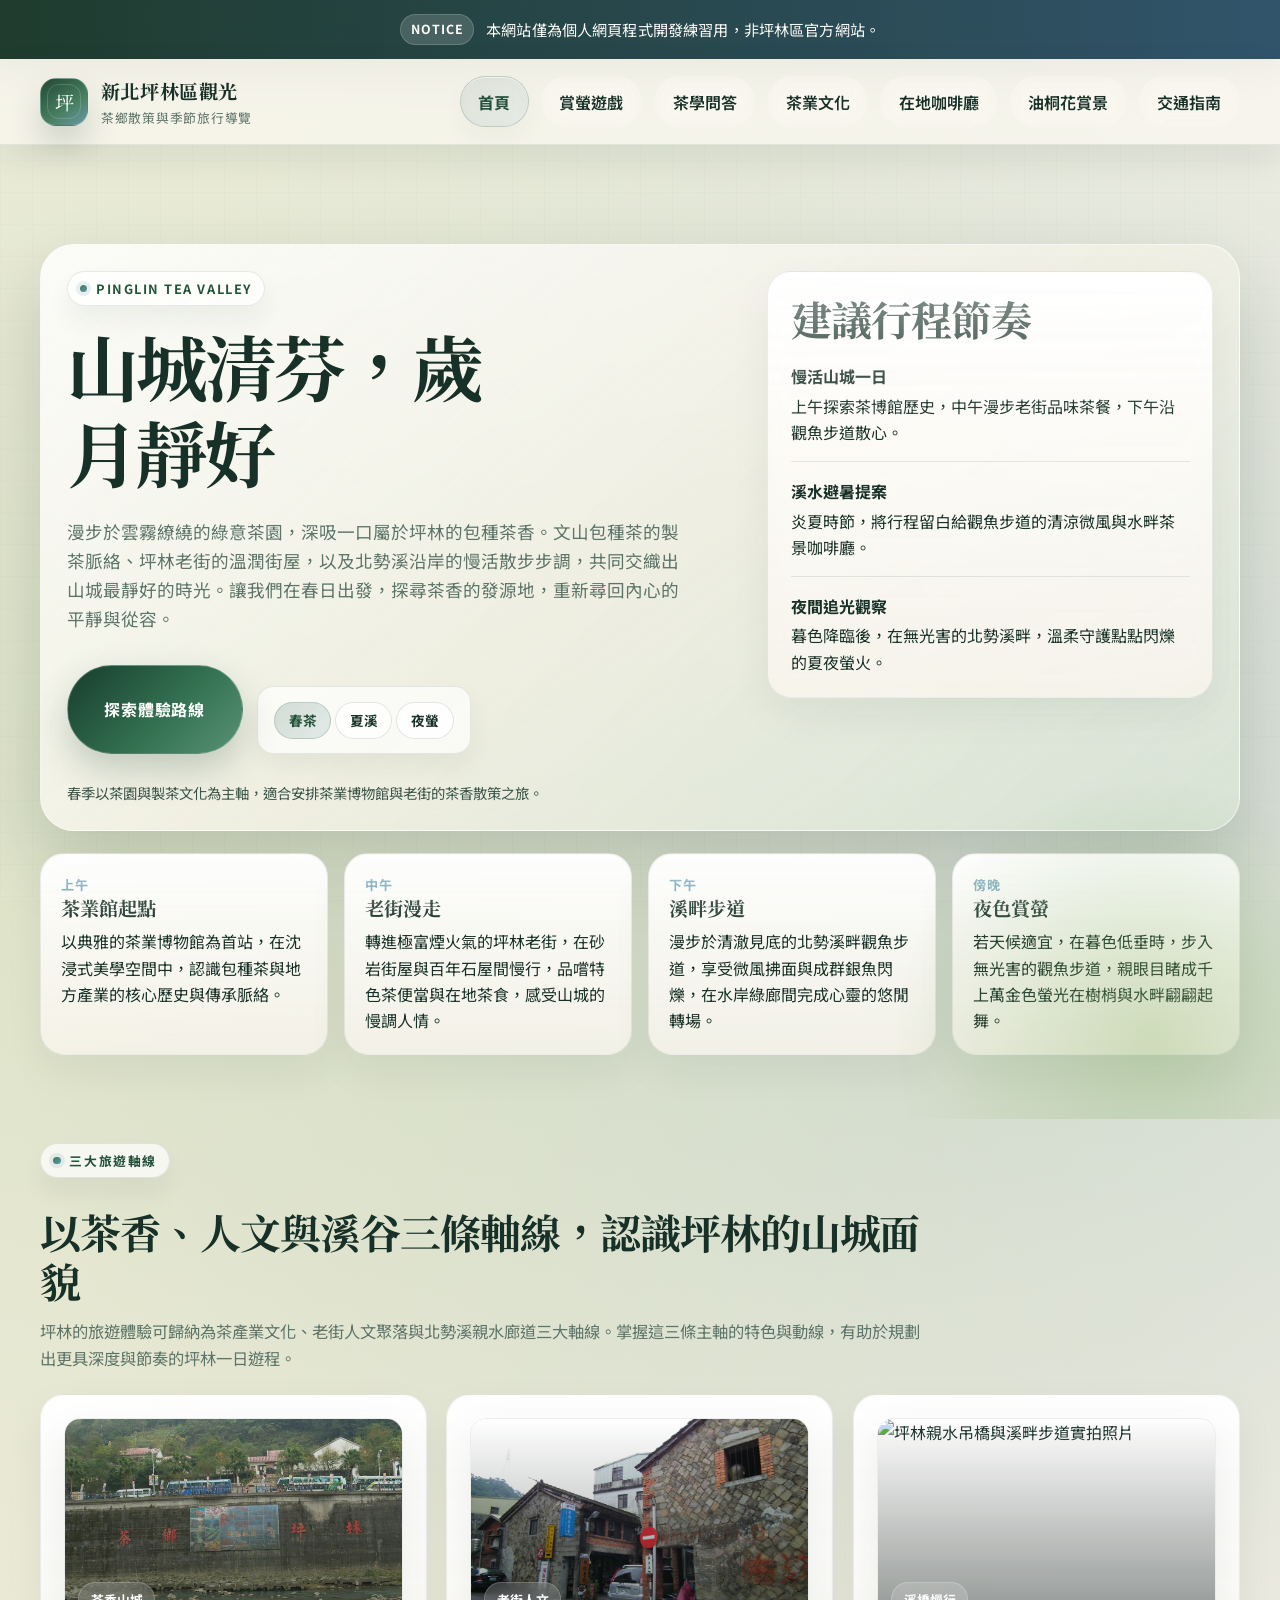
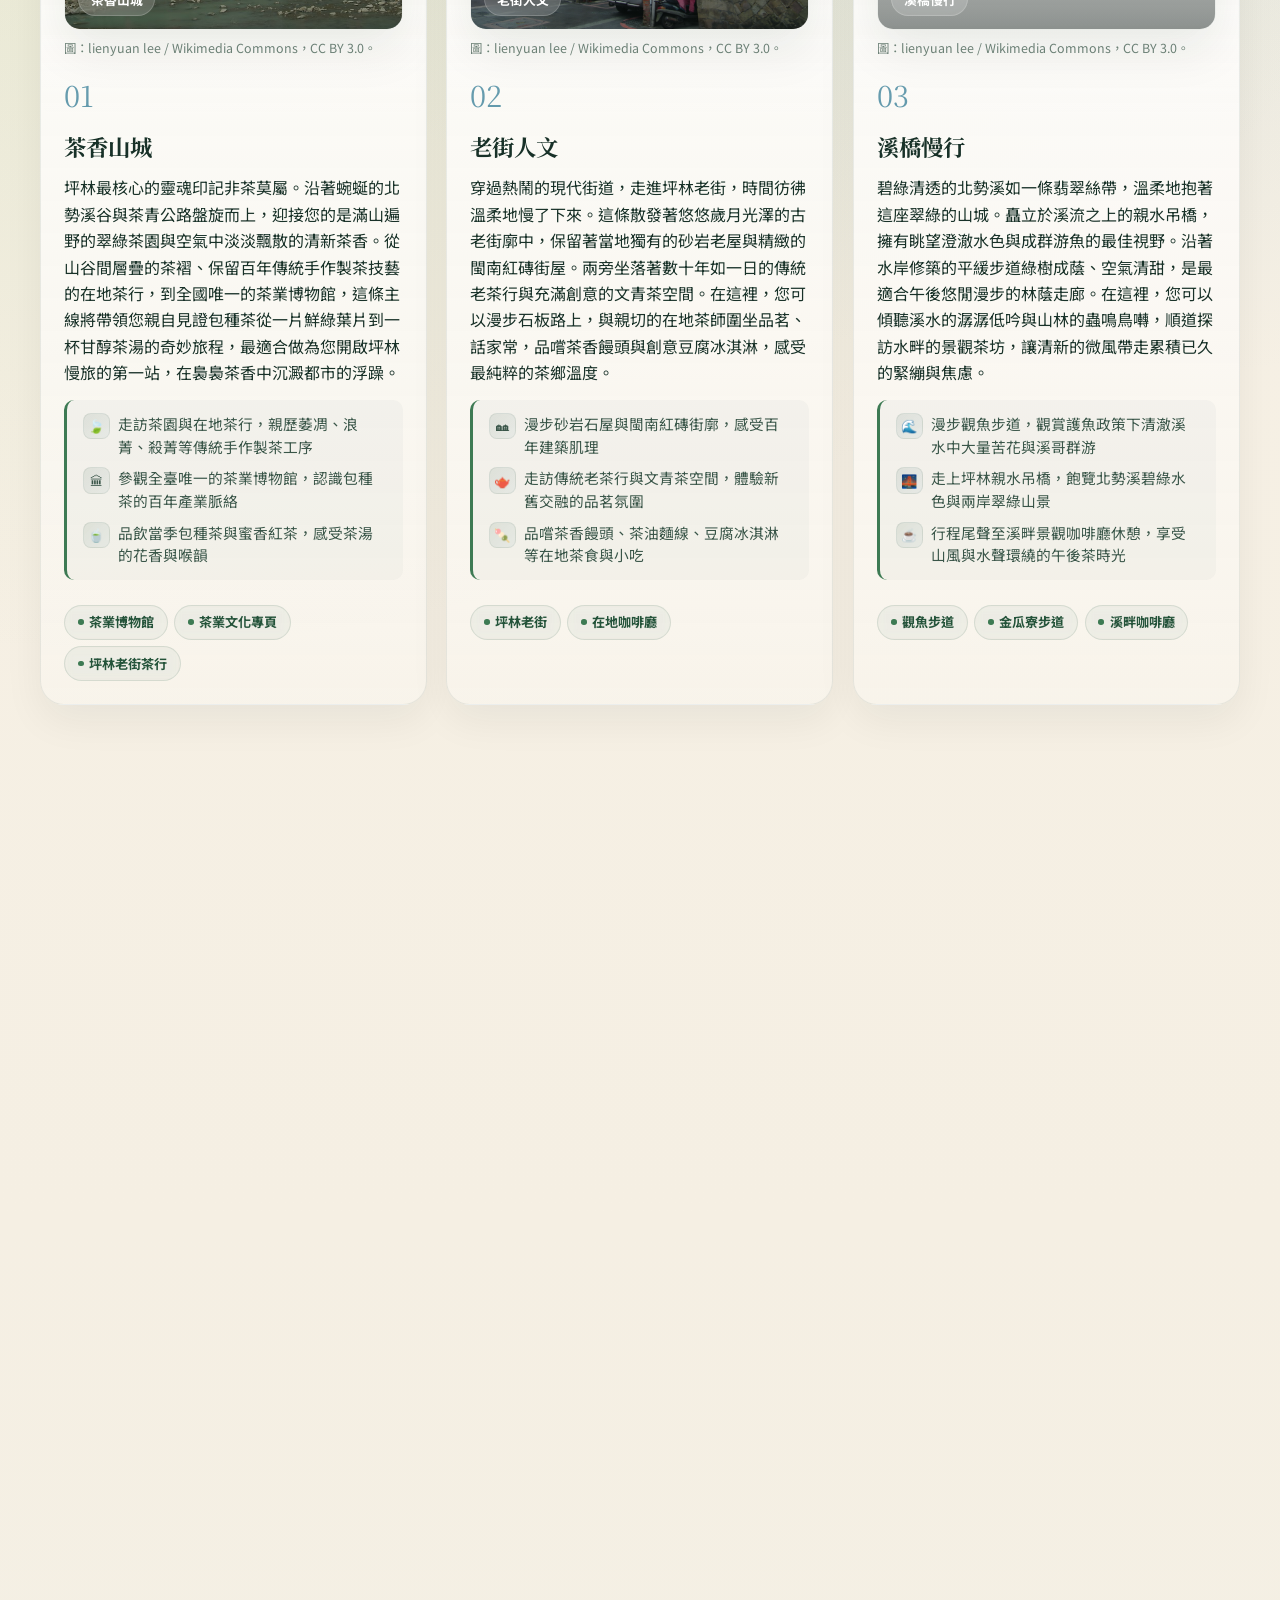
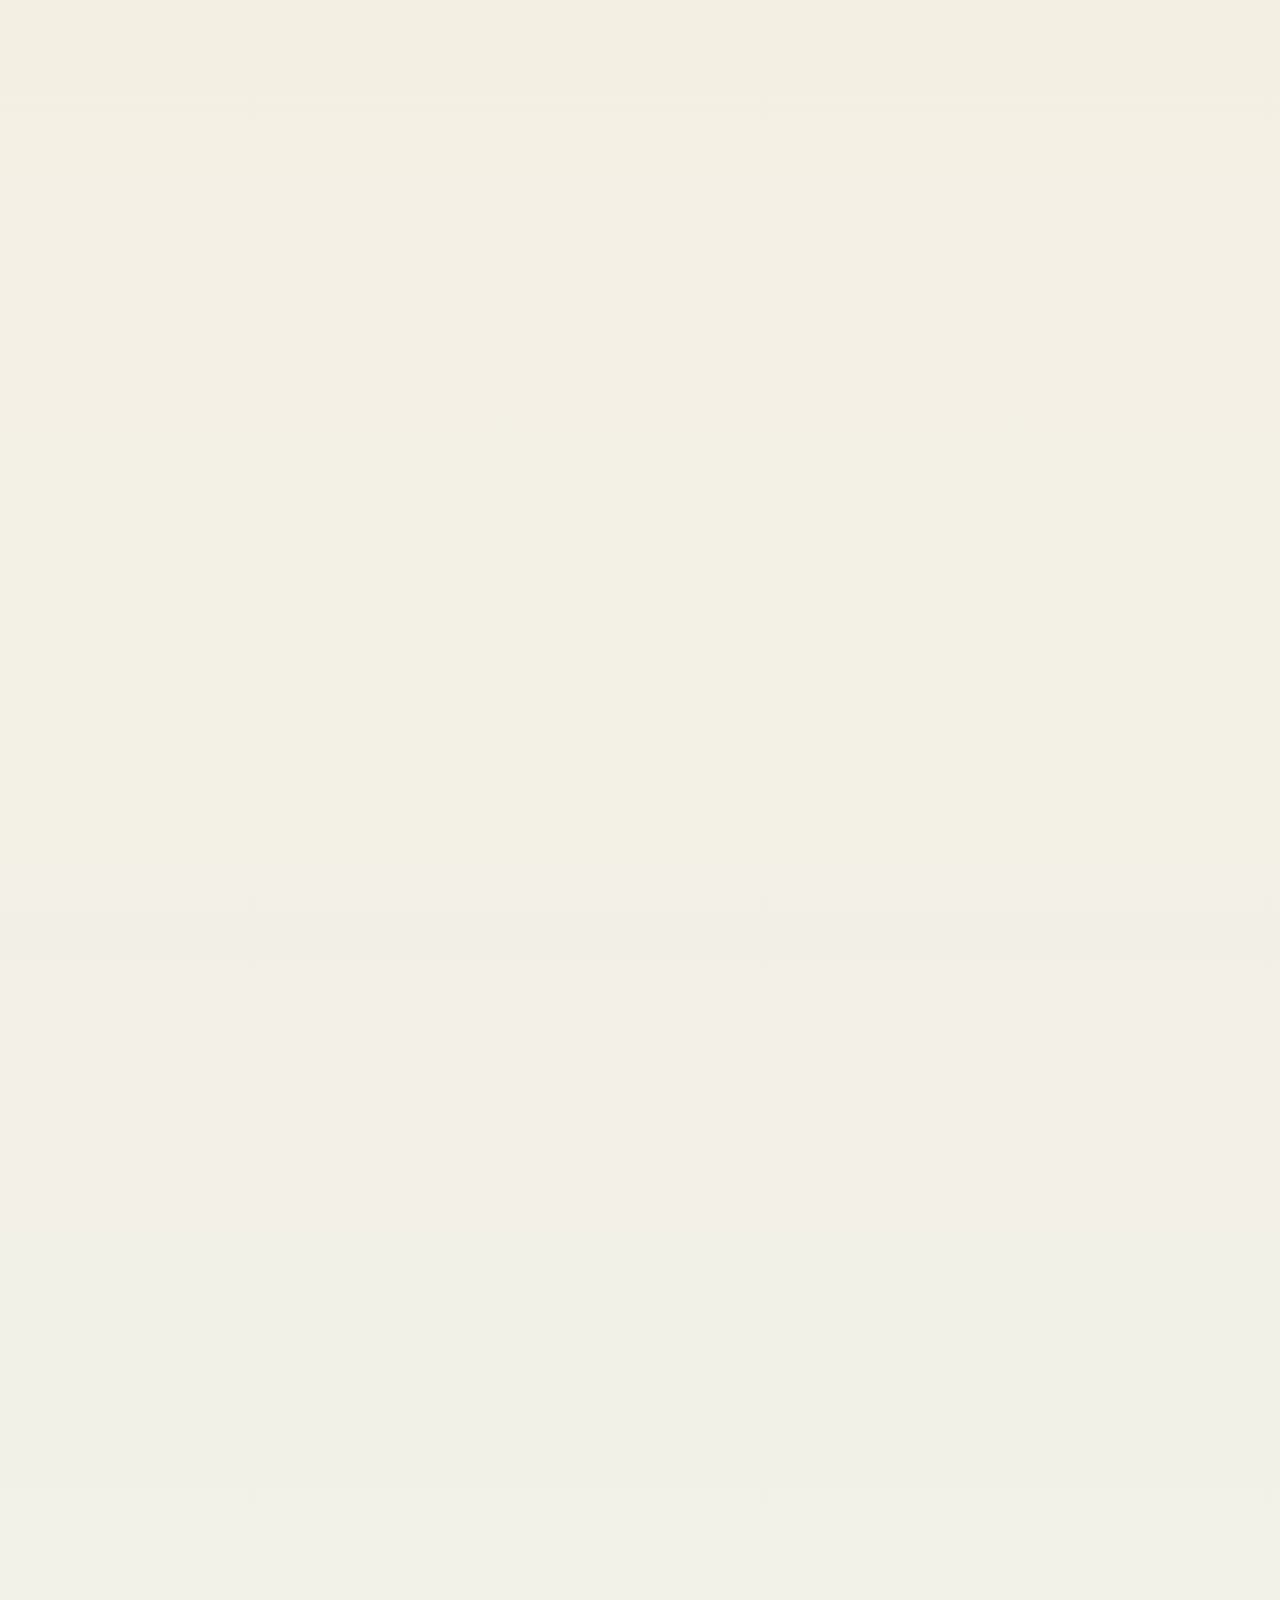
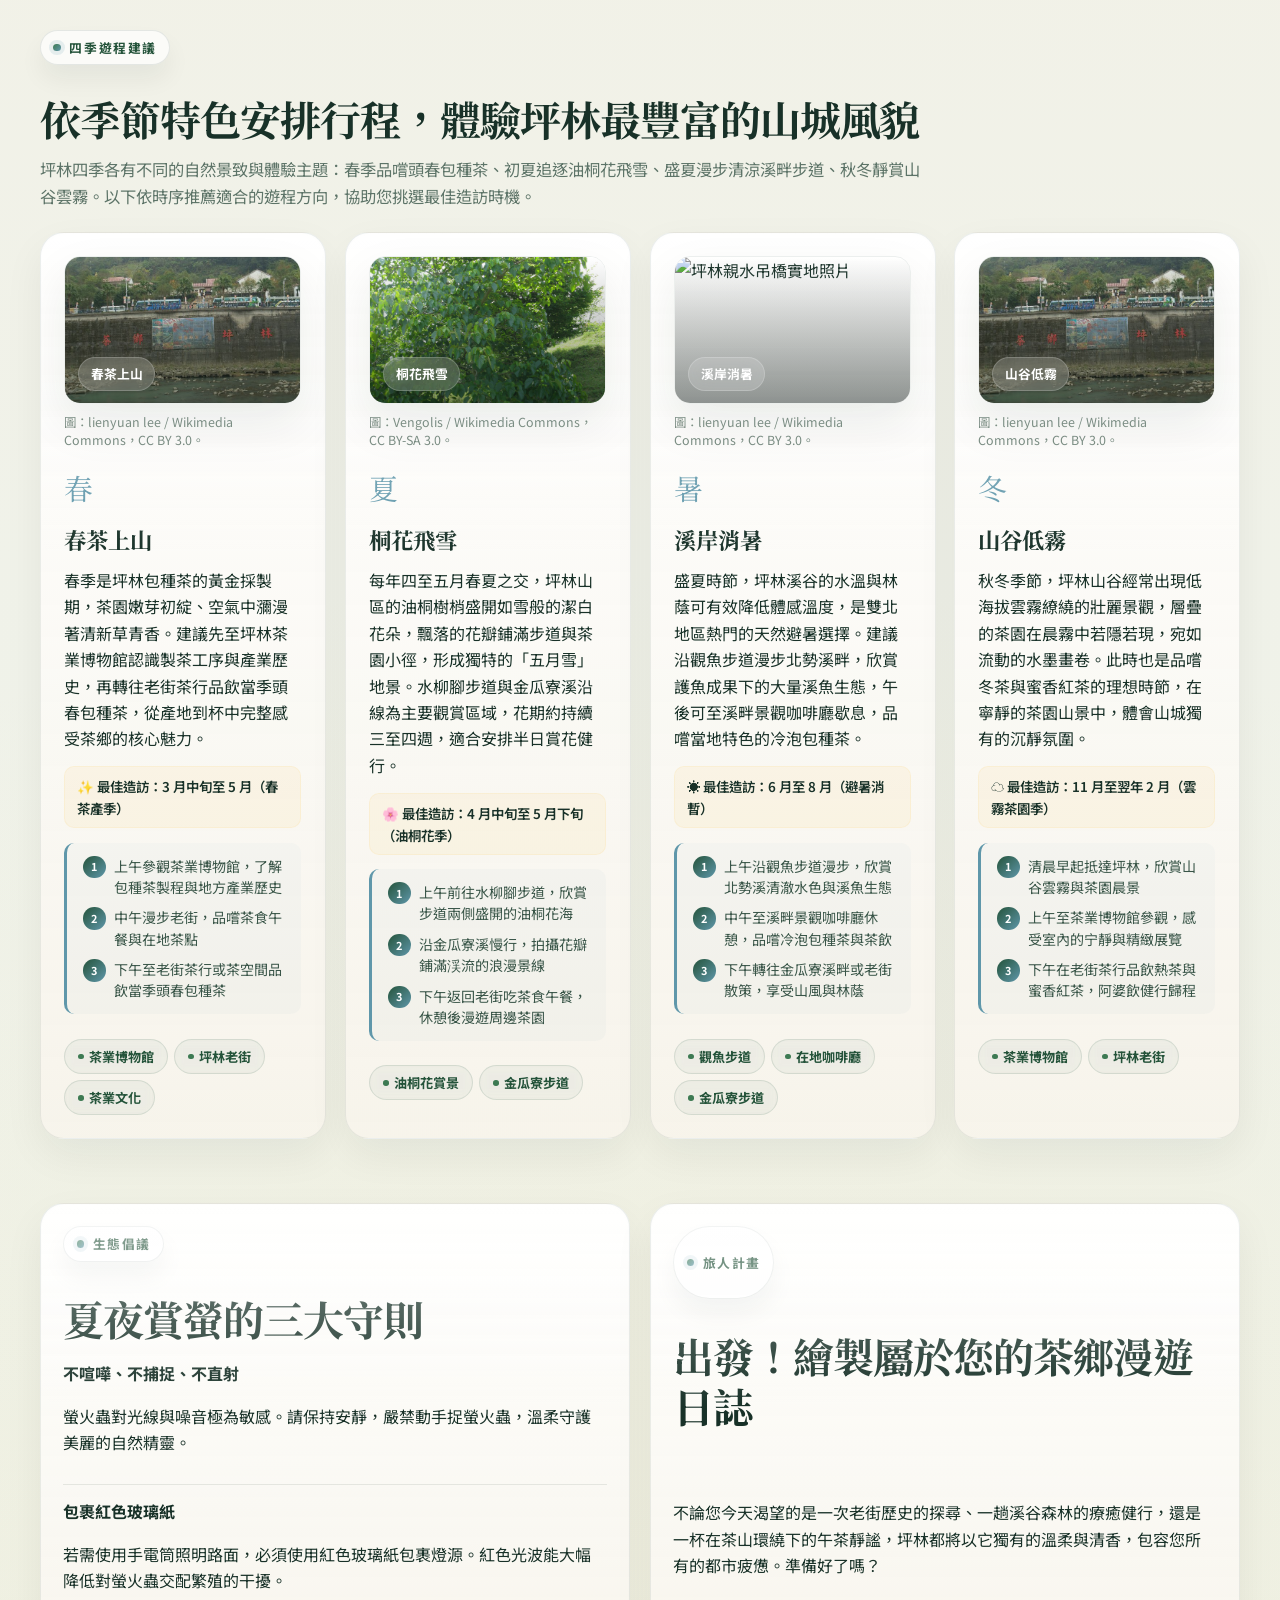
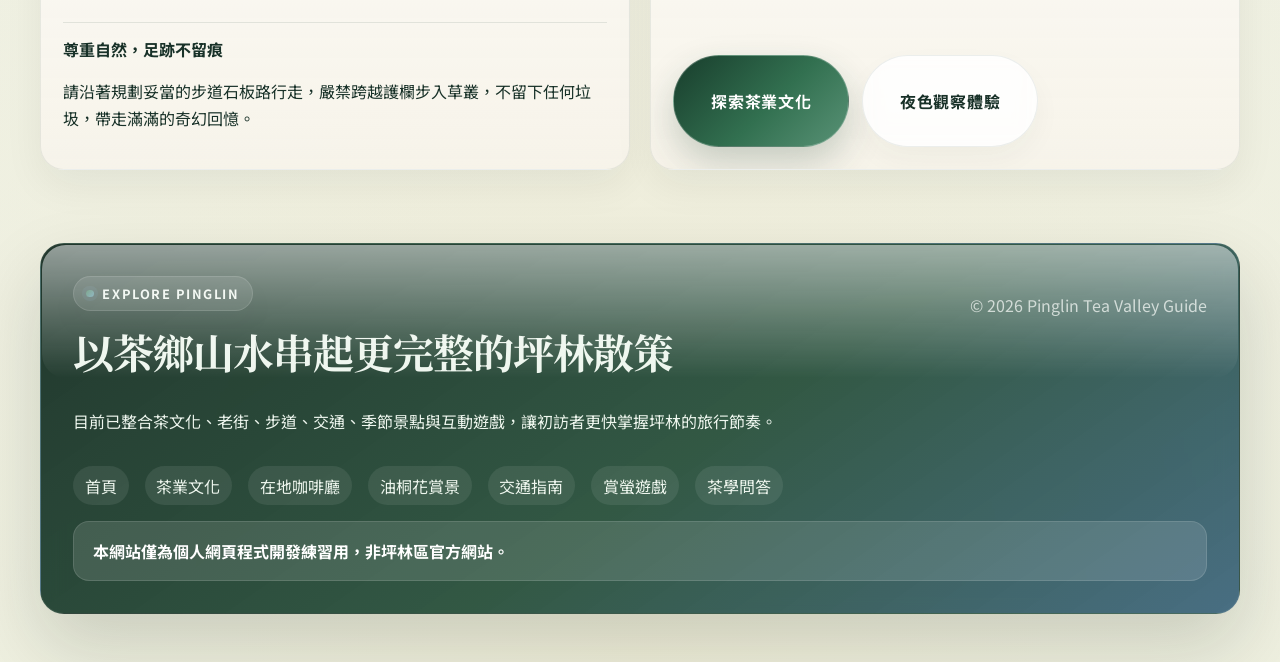
==== commit 00675b07: "Add GTM tracking and sitemap" ====
--- a/index.html
+++ b/index.html
@@ -4,14 +4,25 @@
     <meta charset="UTF-8">
     <meta name="viewport" content="width=device-width, initial-scale=1.0">
     <meta name="description" content="新北坪林觀光導覽，走訪翠綠茶鄉、百年老街、清澈親水溪谷與季節限定夏夜賞螢秘境。">
-    <meta name="referrer" content="no-referrer">
+    <meta name="referrer" content="no-referrer-when-downgrade">
     <meta name="theme-color" content="#24533a">
+    <!-- Google Tag Manager -->
+    <script>(function(w,d,s,l,i){w[l]=w[l]||[];w[l].push({'gtm.start':
+    new Date().getTime(),event:'gtm.js'});var f=d.getElementsByTagName(s)[0],
+    j=d.createElement(s),dl=l!='dataLayer'?'&l='+l:'';j.async=true;j.src=
+    'https://www.googletagmanager.com/gtm.js?id='+i+dl;f.parentNode.insertBefore(j,f);
+    })(window,document,'script','dataLayer','GTM-N8HZKZVH');</script>
+    <!-- End Google Tag Manager -->
     <title>山水茶鄉 慢活坪林 | 新北坪林區觀光</title>
     <link rel="icon" href="data:image/svg+xml,%3Csvg xmlns='http://www.w3.org/2000/svg' viewBox='0 0 64 64'%3E%3Cdefs%3E%3CradialGradient id='g' cx='50%25' cy='38%25' r='60%25'%3E%3Cstop offset='0%25' stop-color='%23f7d58d'/%3E%3Cstop offset='55%25' stop-color='%2391b86d'/%3E%3Cstop offset='100%25' stop-color='%2324533a'/%3E%3C/radialGradient%3E%3C/defs%3E%3Crect width='64' height='64' rx='18' fill='%23131f19'/%3E%3Ccircle cx='32' cy='28' r='14' fill='url(%23g)'/%3E%3Cpath d='M20 46c8-5 16-5 24 0' stroke='%235f97aa' stroke-width='4' stroke-linecap='round' fill='none'/%3E%3C/svg%3E">
     <link rel="stylesheet" href="./assets/css/style.css?v=2">
     <script defer src="./assets/js/site.js?v=2"></script>
 </head>
 <body data-page="home">
+    <!-- Google Tag Manager (noscript) -->
+    <noscript><iframe src="https://www.googletagmanager.com/ns.html?id=GTM-N8HZKZVH"
+    height="0" width="0" style="display:none;visibility:hidden"></iframe></noscript>
+    <!-- End Google Tag Manager (noscript) -->
     <a class="skip-link" href="#main-content">跳到主要內容</a>
 
     <div class="site-shell">
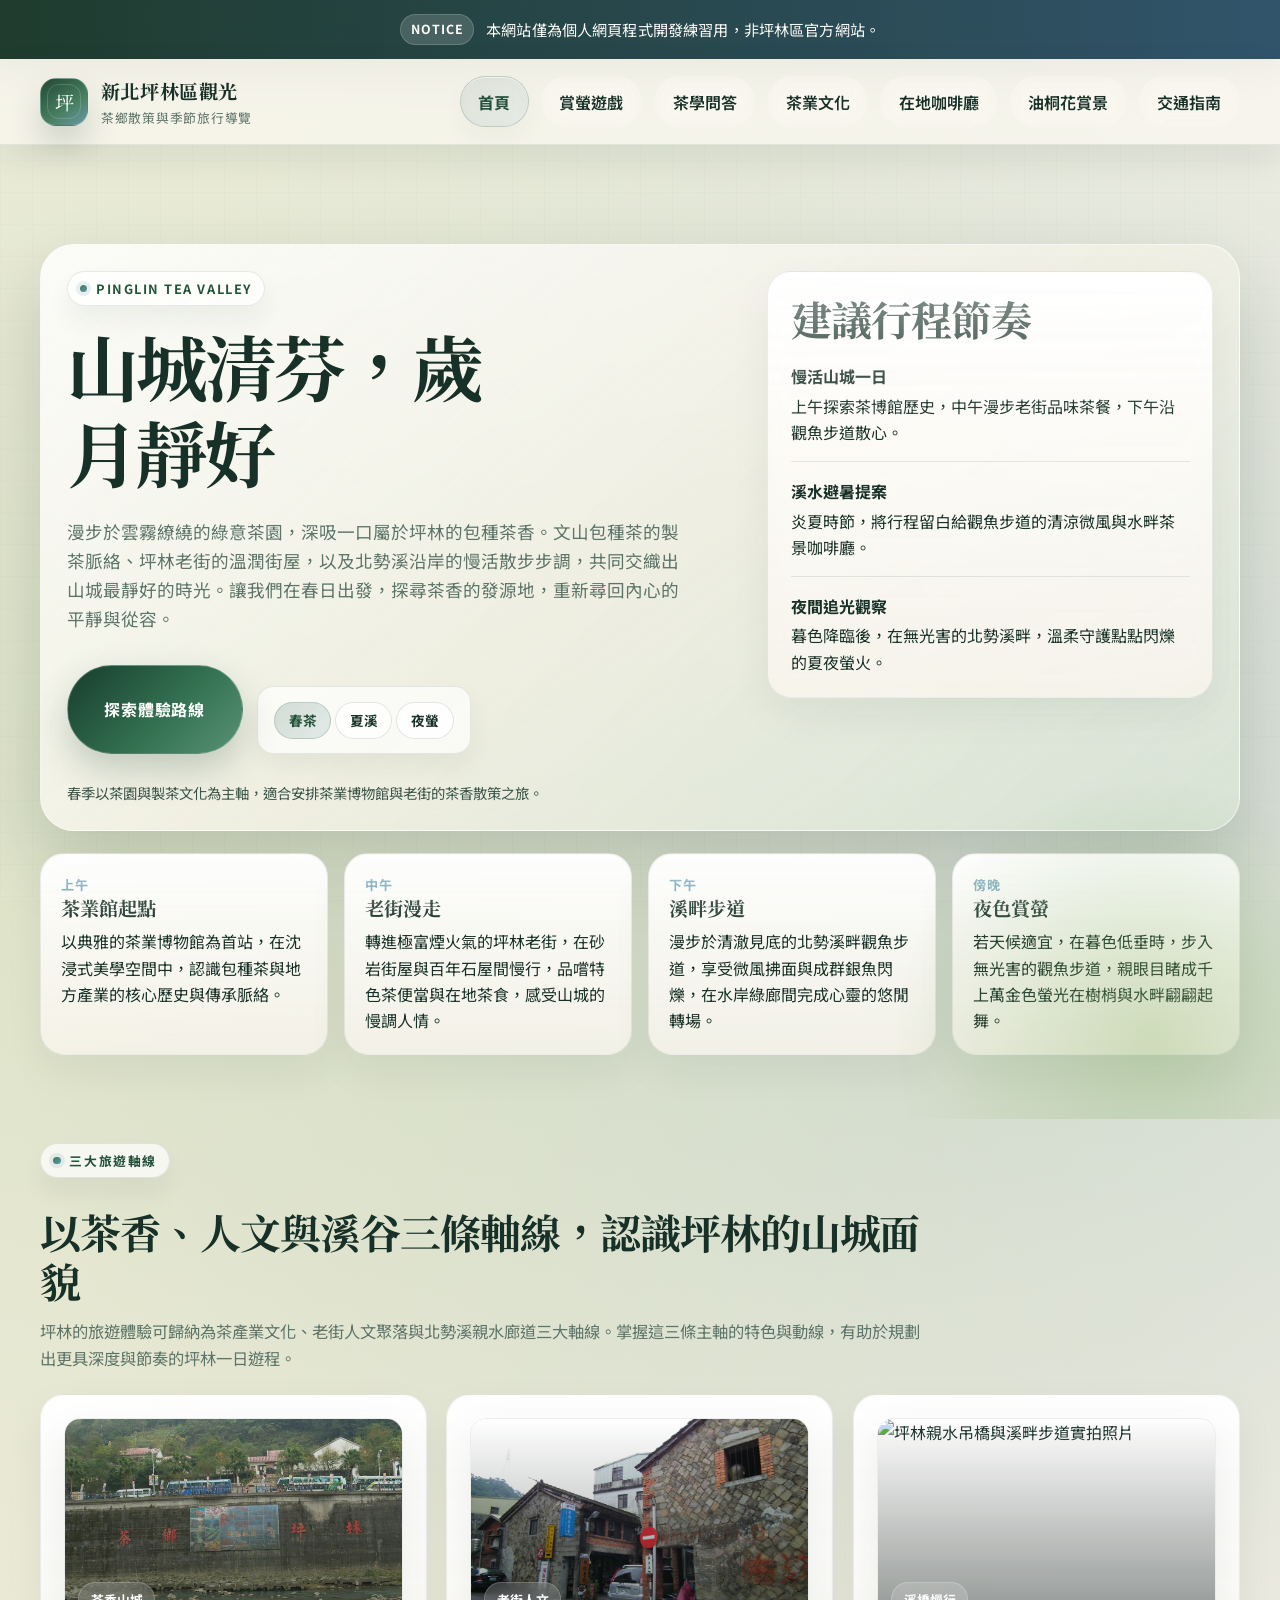
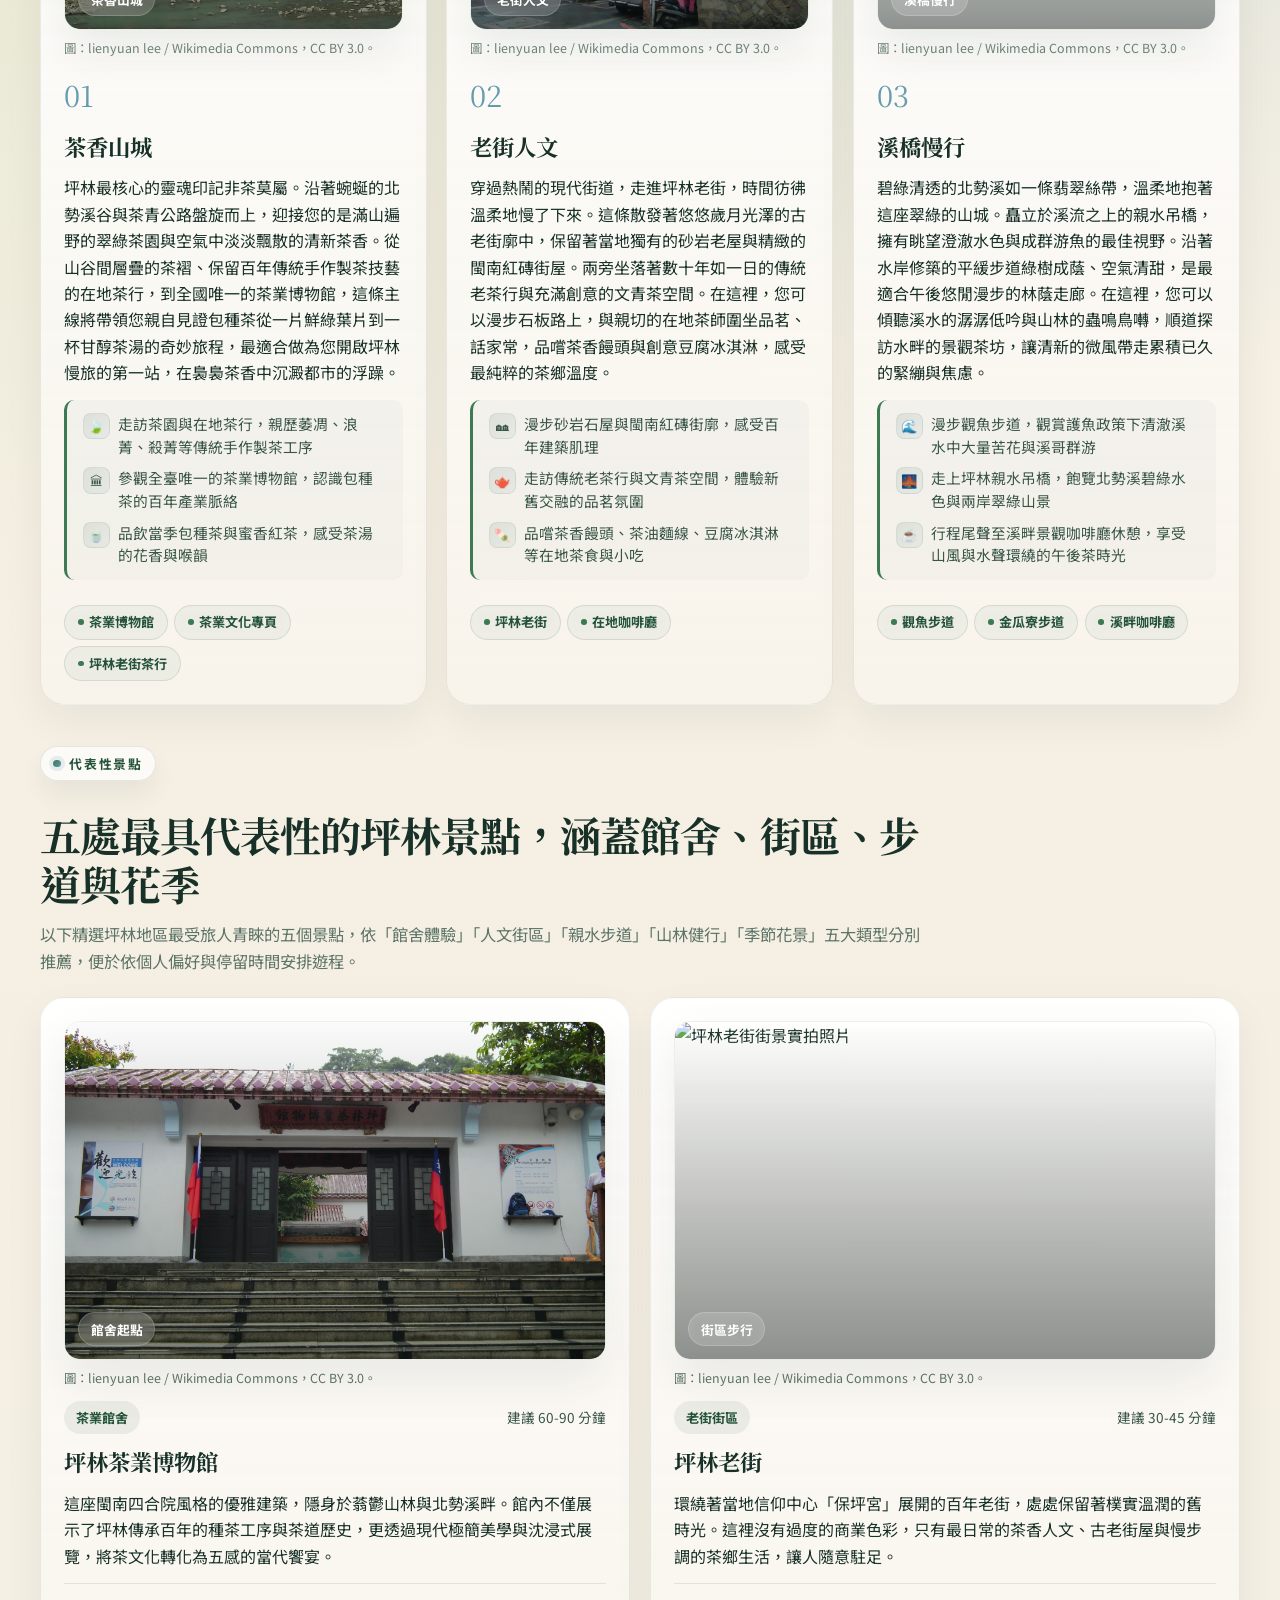
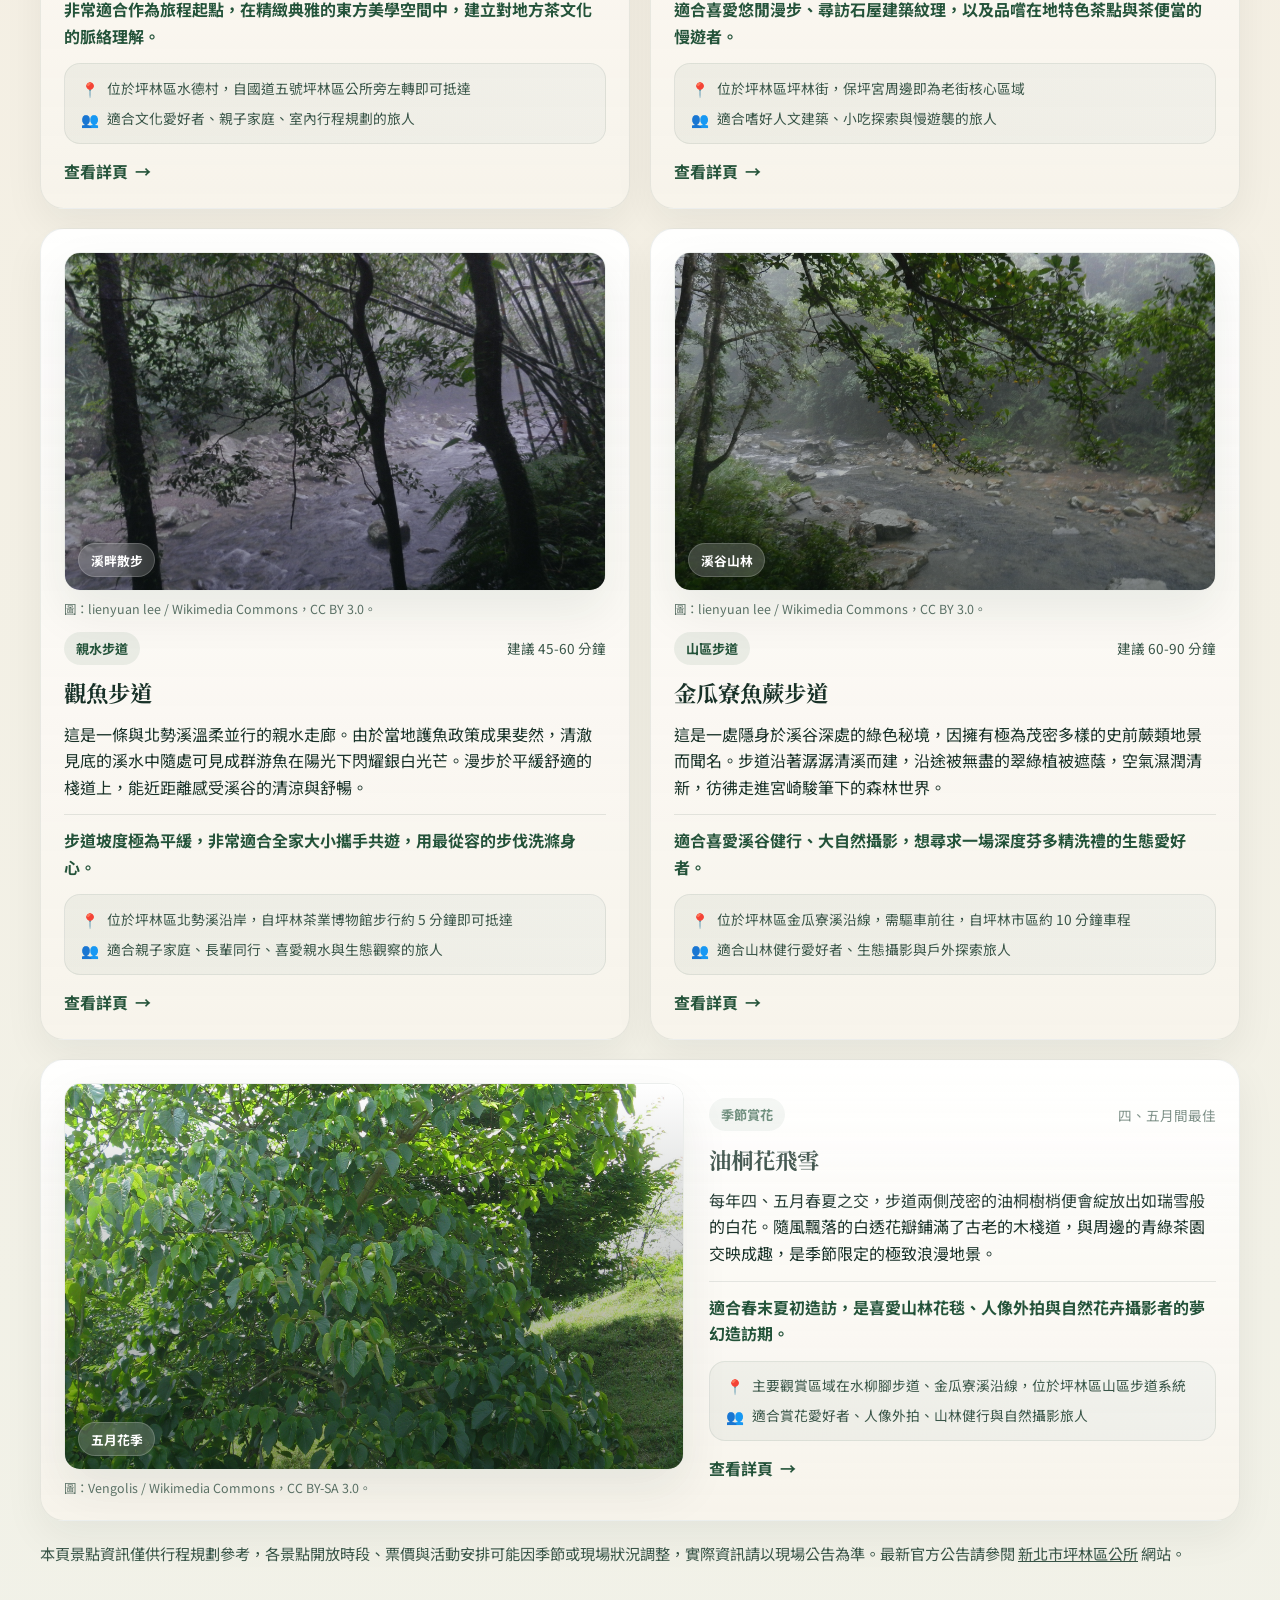
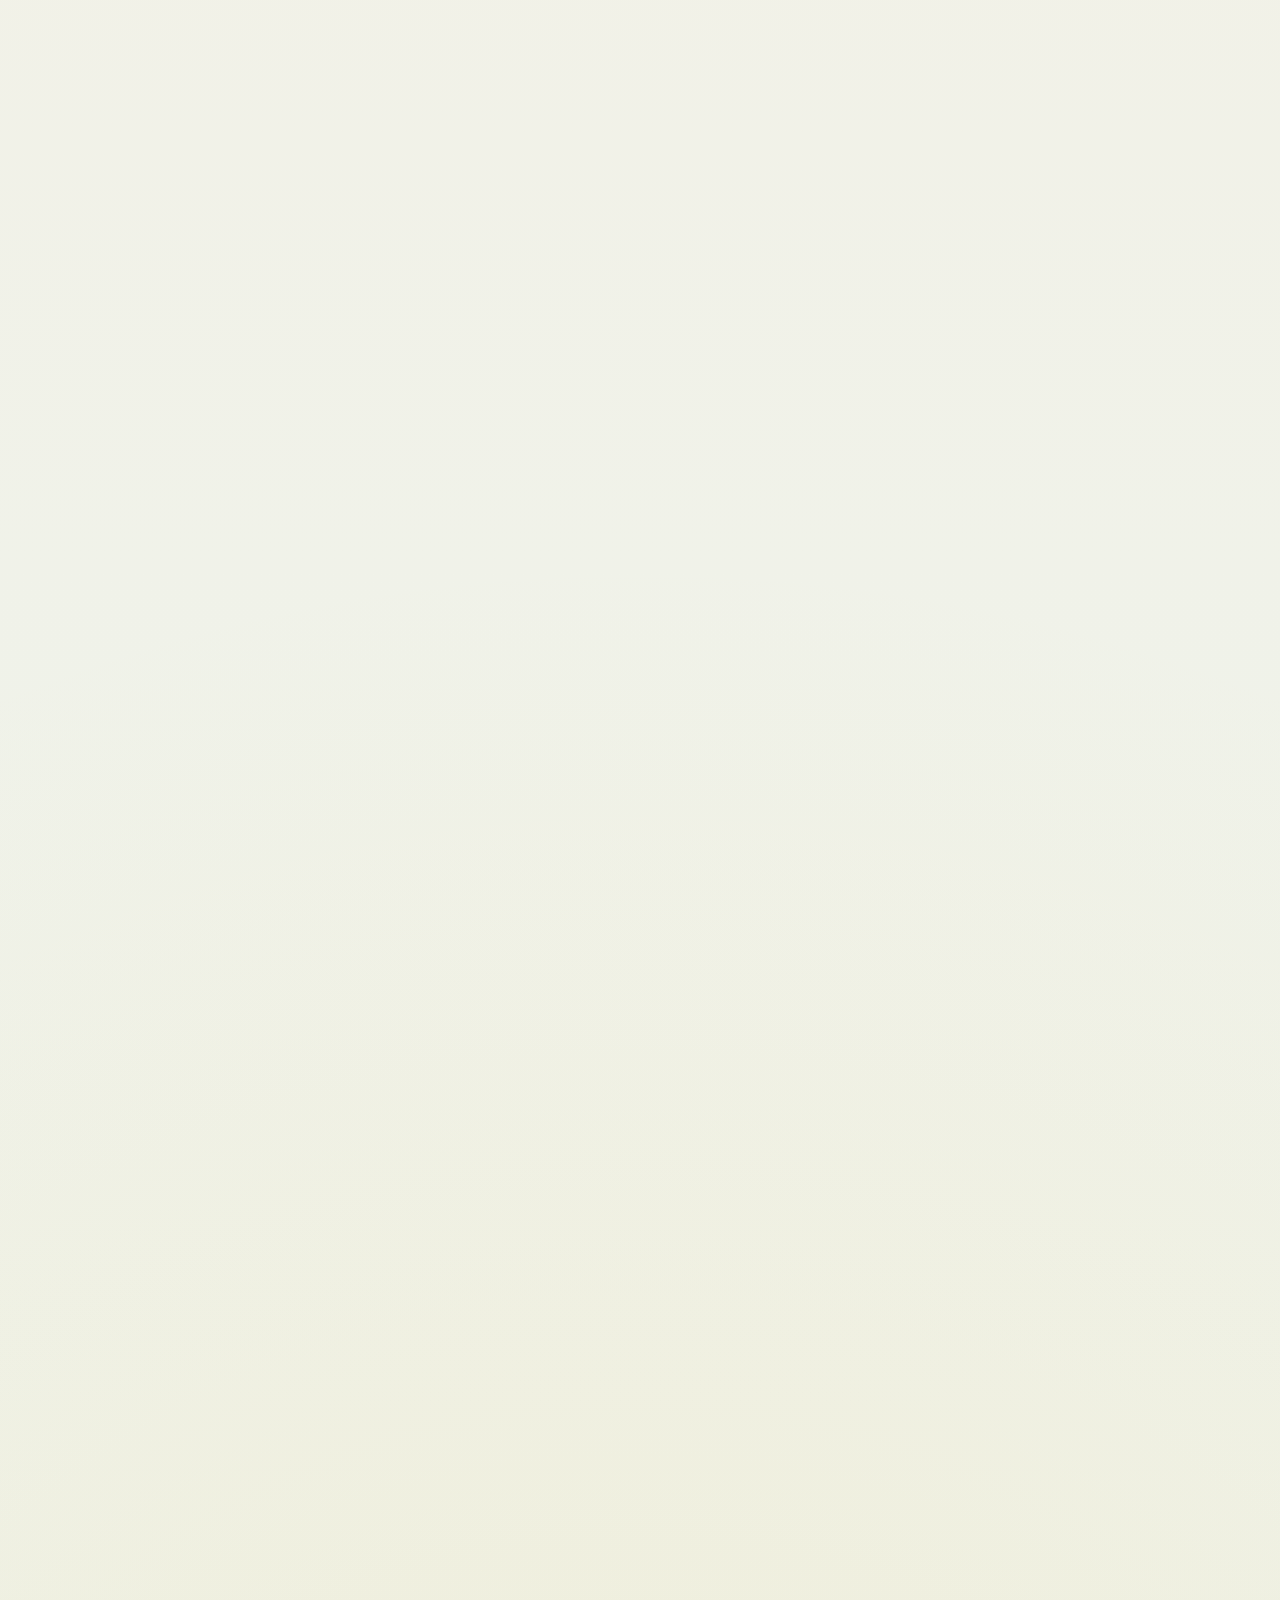
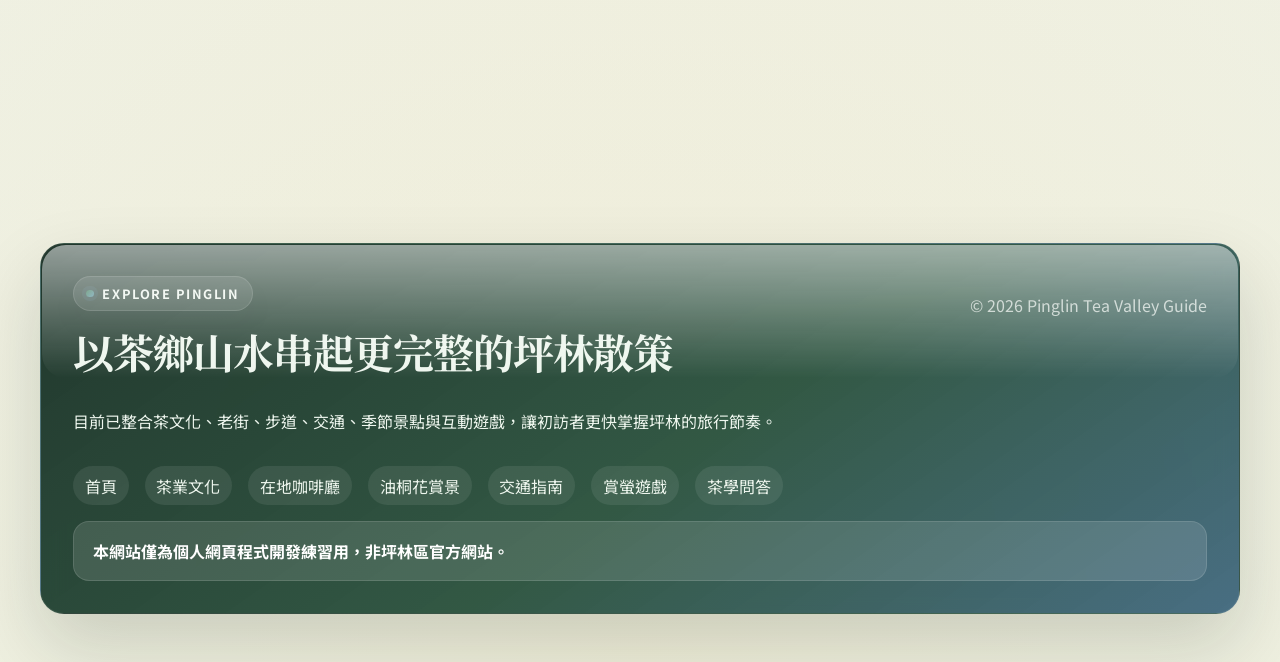
==== commit 33b4145e: "feat: add new tourism scenery photos and update associated location pages" ====
--- a/index.html
+++ b/index.html
@@ -234,7 +234,7 @@
                         <article class="attraction-card" data-reveal>
                             <figure class="card-photo">
                                 <div class="card-photo__media">
-                                    <img class="card-photo__image" src="./assets/images/photos/pinglin_old_street.jpg" alt="坪林老街街景實拍照片" loading="lazy">
+                                    <img class="card-photo__image" src="./assets/images/photos/pinglin_old_street_3.jpg" alt="坪林老街街景實拍照片" loading="lazy">
                                     <span class="card-photo__label">街區步行</span>
                                 </div>
                                 <figcaption class="card-photo__caption">圖：lienyuan lee / Wikimedia Commons，CC BY 3.0。</figcaption>
@@ -258,7 +258,7 @@
                         <article class="attraction-card" data-reveal>
                             <figure class="card-photo">
                                 <div class="card-photo__media">
-                                    <img class="card-photo__image" src="./assets/images/photos/suspension_bridge.jpg" alt="北勢溪與吊橋實拍照片" loading="lazy">
+                                    <img class="card-photo__image" src="./assets/images/photos/beishi_river_view.jpg" alt="北勢溪與吊橋實拍照片" loading="lazy">
                                     <span class="card-photo__label">溪畔散步</span>
                                 </div>
                                 <figcaption class="card-photo__caption">圖：lienyuan lee / Wikimedia Commons，CC BY 3.0。</figcaption>
@@ -349,7 +349,7 @@
                         <article class="feature-card" data-reveal>
                             <figure class="card-photo">
                                 <div class="card-photo__media">
-                                    <img class="card-photo__image" src="./assets/images/photos/tea_plantation.jpg" alt="坪林茶園翠綠梯田實地景緻" loading="lazy">
+                                    <img class="card-photo__image" src="./assets/images/photos/tea_plantation_pinglin.jpg" alt="坪林茶園翠綠梯田實地景緻" loading="lazy">
                                     <span class="card-photo__label">春茶上山</span>
                                 </div>
                                 <figcaption class="card-photo__caption">圖：lienyuan lee / Wikimedia Commons，CC BY 3.0。</figcaption>
@@ -375,10 +375,10 @@
                         <article class="feature-card" data-reveal>
                             <figure class="card-photo">
                                 <div class="card-photo__media">
-                                    <img class="card-photo__image" src="./assets/images/photos/tung_blossoms.jpg" alt="油桐花淺景深實地照片" loading="lazy">
+                                    <img class="card-photo__image" src="./assets/images/photos/tung_blossom_mountain.jpg" alt="新北山區盛開的油桐花海景緻" loading="lazy">
                                     <span class="card-photo__label">桐花飛雪</span>
                                 </div>
-                                <figcaption class="card-photo__caption">圖：Vengolis / Wikimedia Commons，CC BY-SA 3.0。</figcaption>
+                                <figcaption class="card-photo__caption">圖：Outlookxp / Wikimedia Commons，CC BY-SA 3.0。</figcaption>
                             </figure>
                             <p class="feature-card__index">夏</p>
                             <h3>桐花飛雪</h3>
@@ -400,10 +400,10 @@
                         <article class="feature-card" data-reveal>
                             <figure class="card-photo">
                                 <div class="card-photo__media">
-                                    <img class="card-photo__image" src="./assets/images/photos/suspension_bridge.jpg" alt="坪林親水吊橋實地照片" loading="lazy">
+                                    <img class="card-photo__image" src="./assets/images/photos/jingualiao_fern_scene.jpg" alt="金瓜寮溪碧綠溪谷與清澈深潭實景" loading="lazy">
                                     <span class="card-photo__label">溪岸消暑</span>
                                 </div>
-                                <figcaption class="card-photo__caption">圖：lienyuan lee / Wikimedia Commons，CC BY 3.0。</figcaption>
+                                <figcaption class="card-photo__caption">圖：panoramio / Wikimedia Commons，CC BY 3.0。</figcaption>
                             </figure>
                             <p class="feature-card__index">暑</p>
                             <h3>溪岸消暑</h3>
@@ -426,7 +426,7 @@
                         <article class="feature-card" data-reveal>
                             <figure class="card-photo">
                                 <div class="card-photo__media">
-                                    <img class="card-photo__image" src="./assets/images/photos/tea_plantation.jpg" alt="坪林山谷市區輪廓實拍照片" loading="lazy">
+                                    <img class="card-photo__image" src="./assets/images/photos/tea_plantation_pinglin.jpg" alt="坪林茶園翠綠梯田實地景緻" loading="lazy">
                                     <span class="card-photo__label">山谷低霧</span>
                                 </div>
                                 <figcaption class="card-photo__caption">圖：lienyuan lee / Wikimedia Commons，CC BY 3.0。</figcaption>
